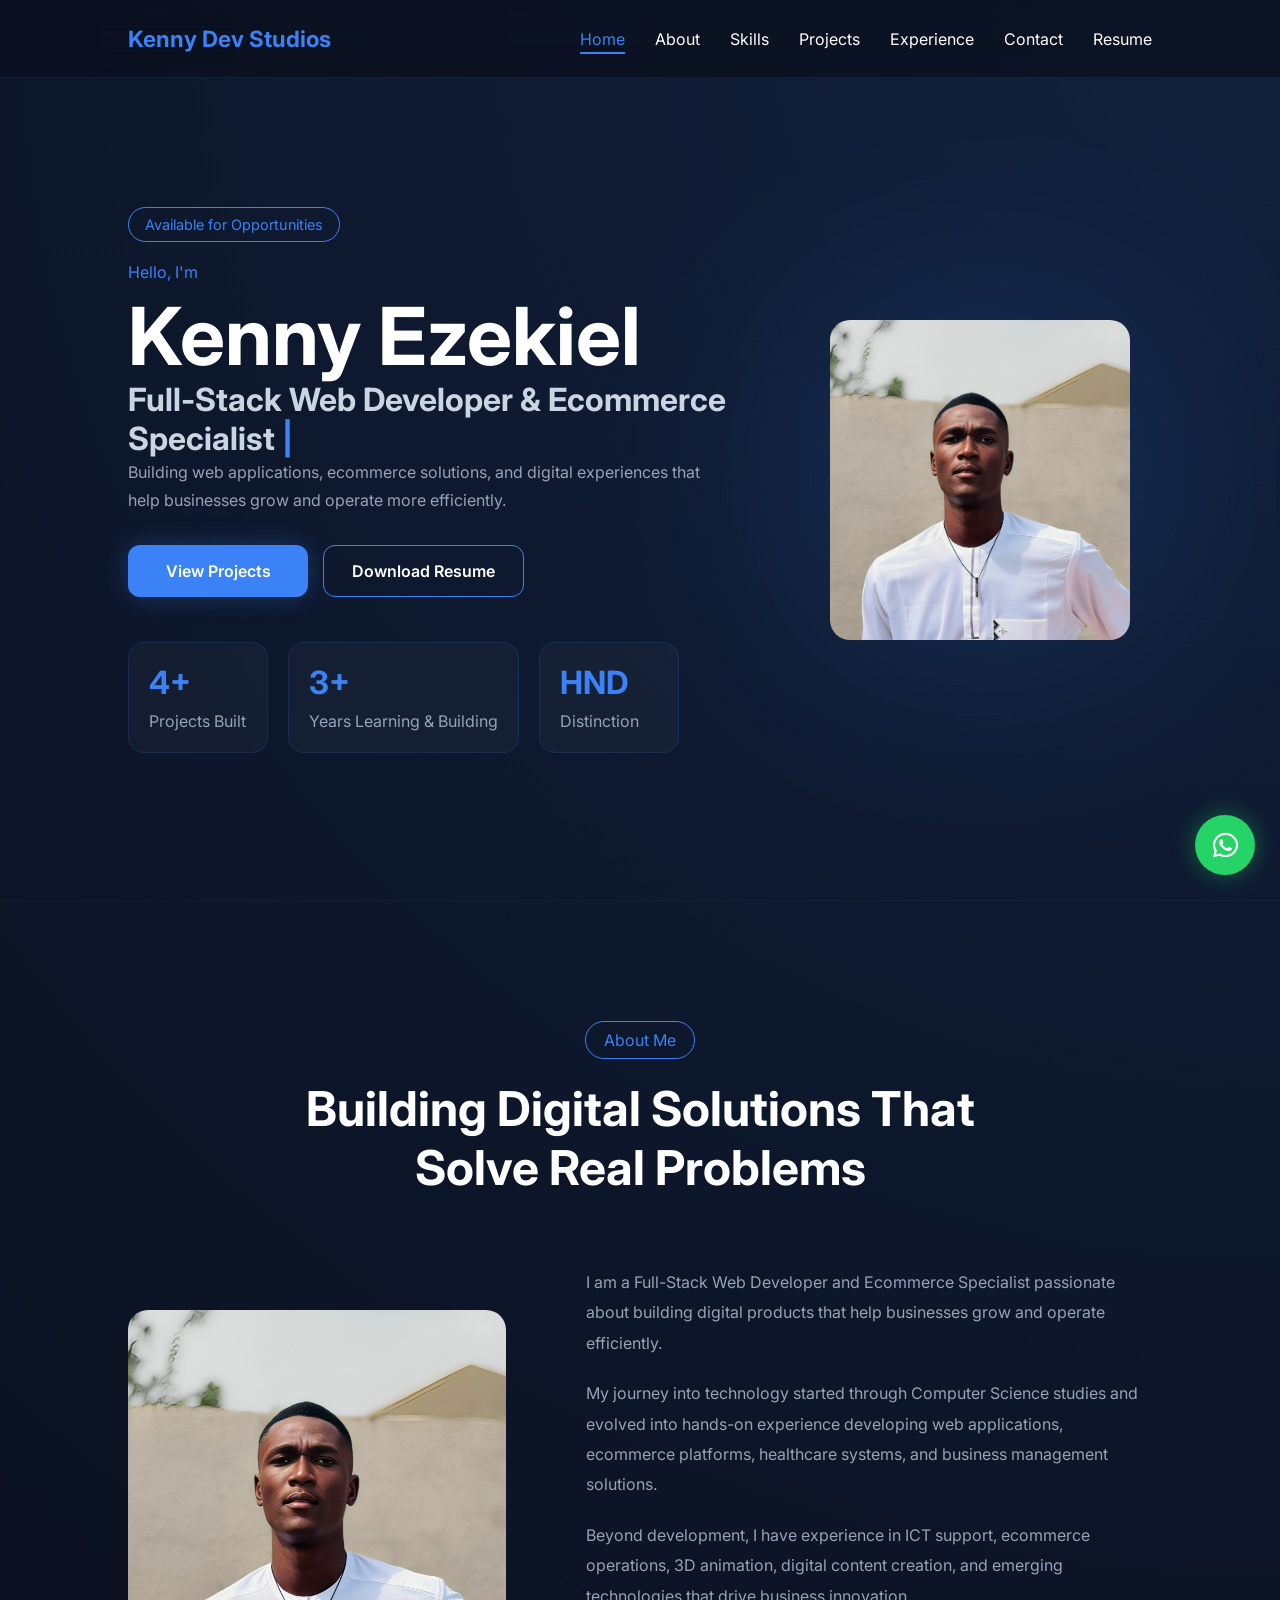
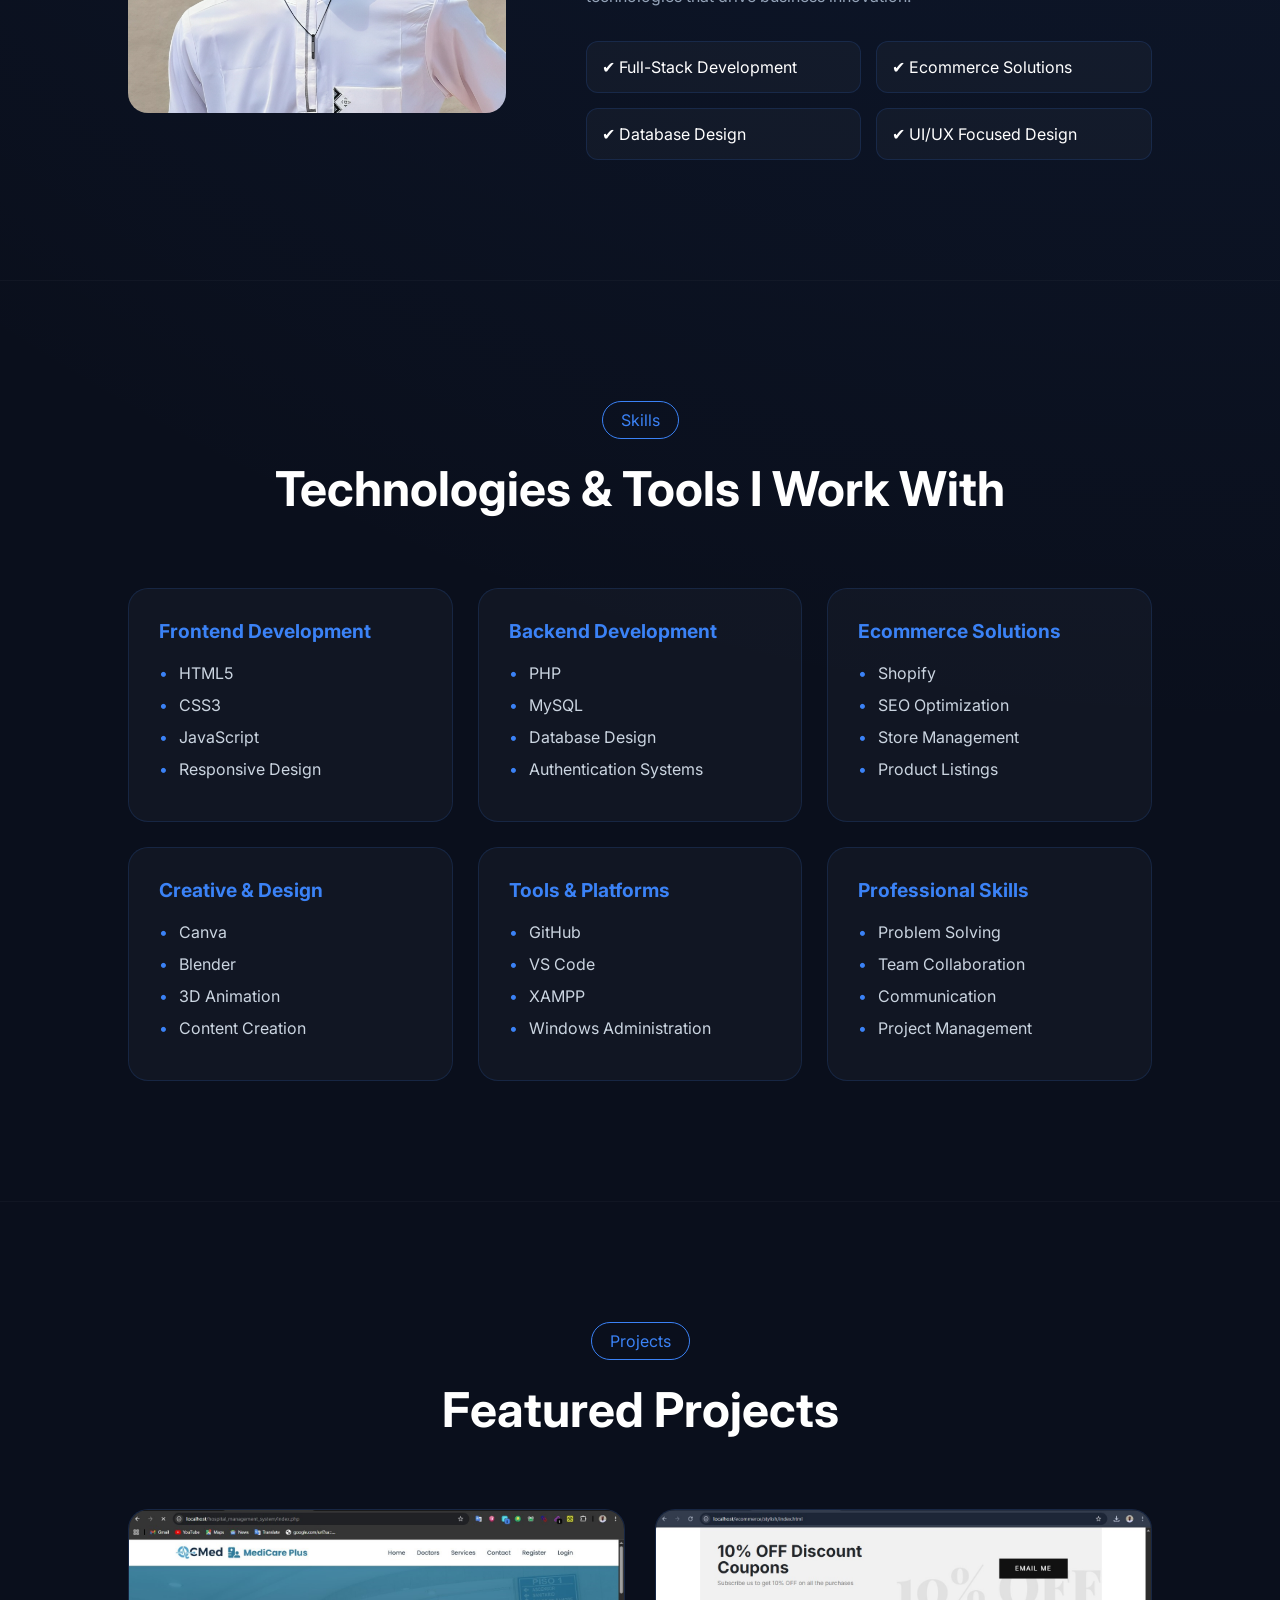
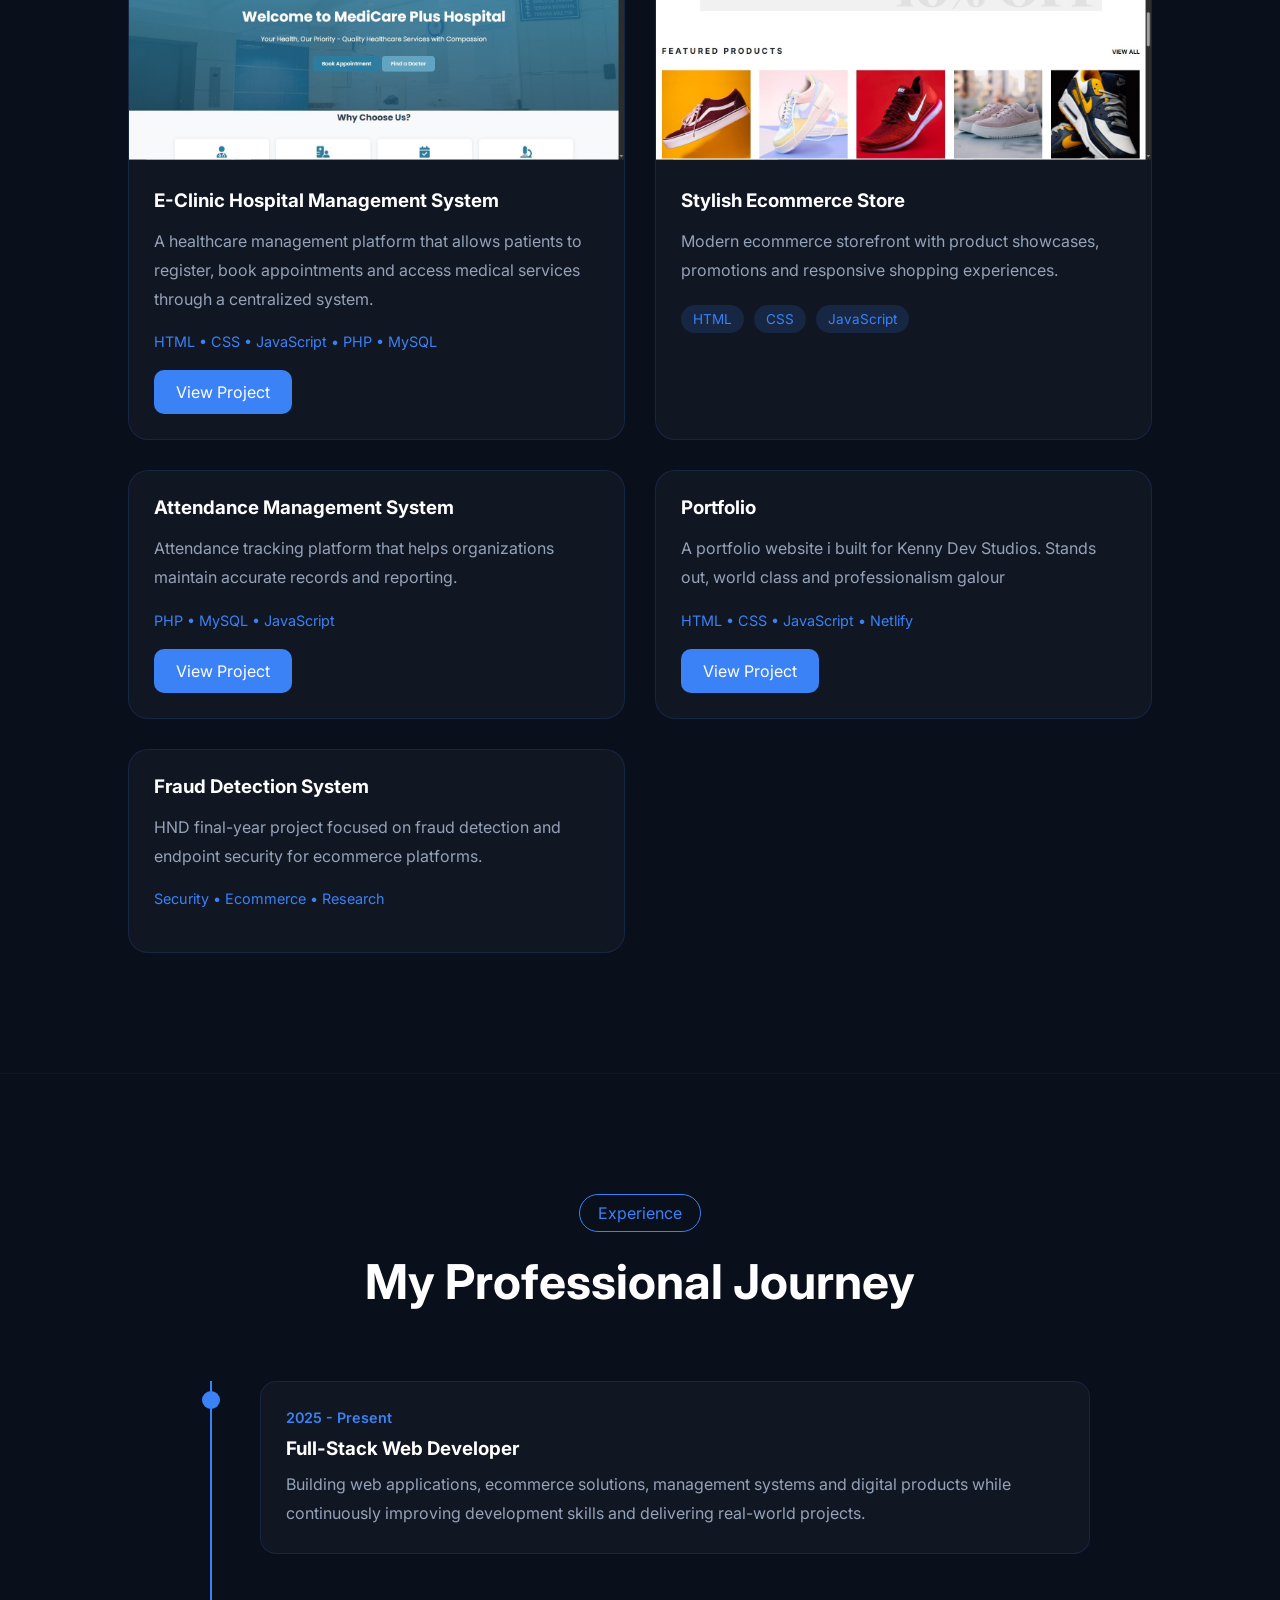
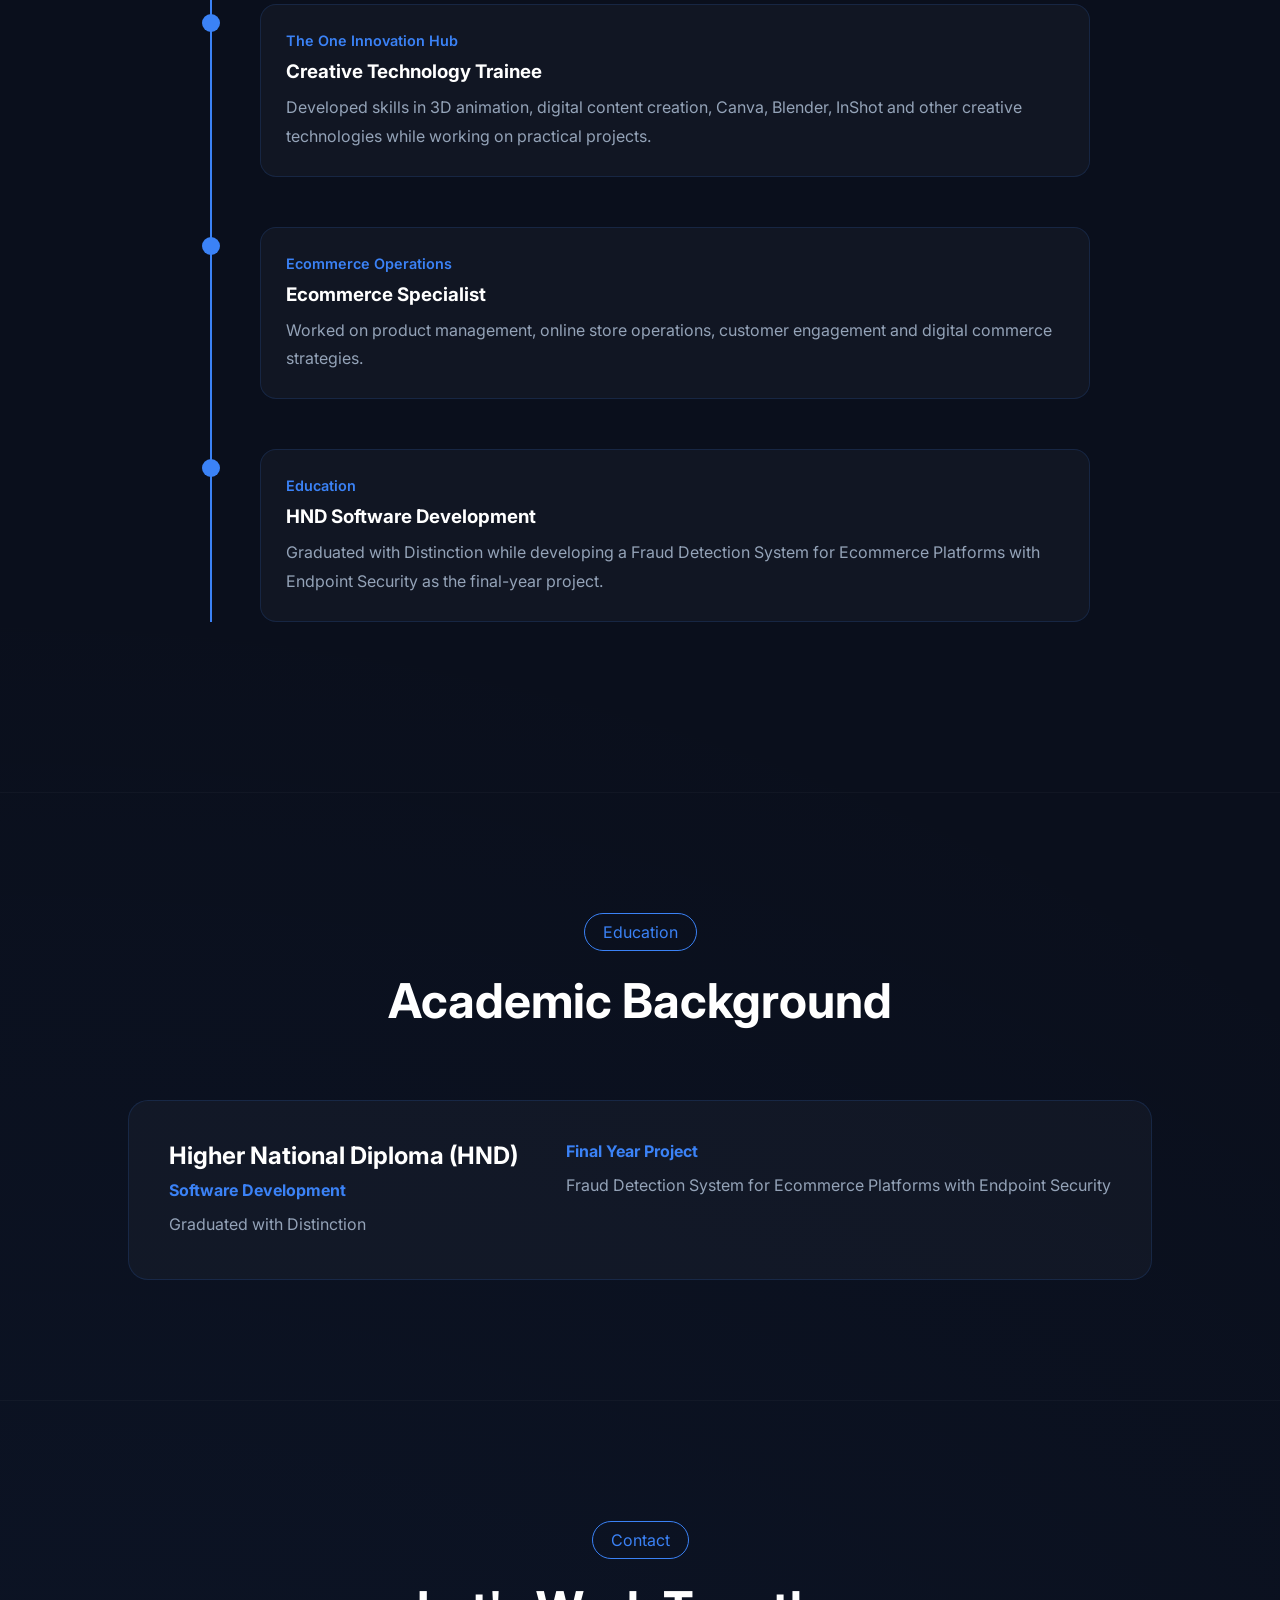
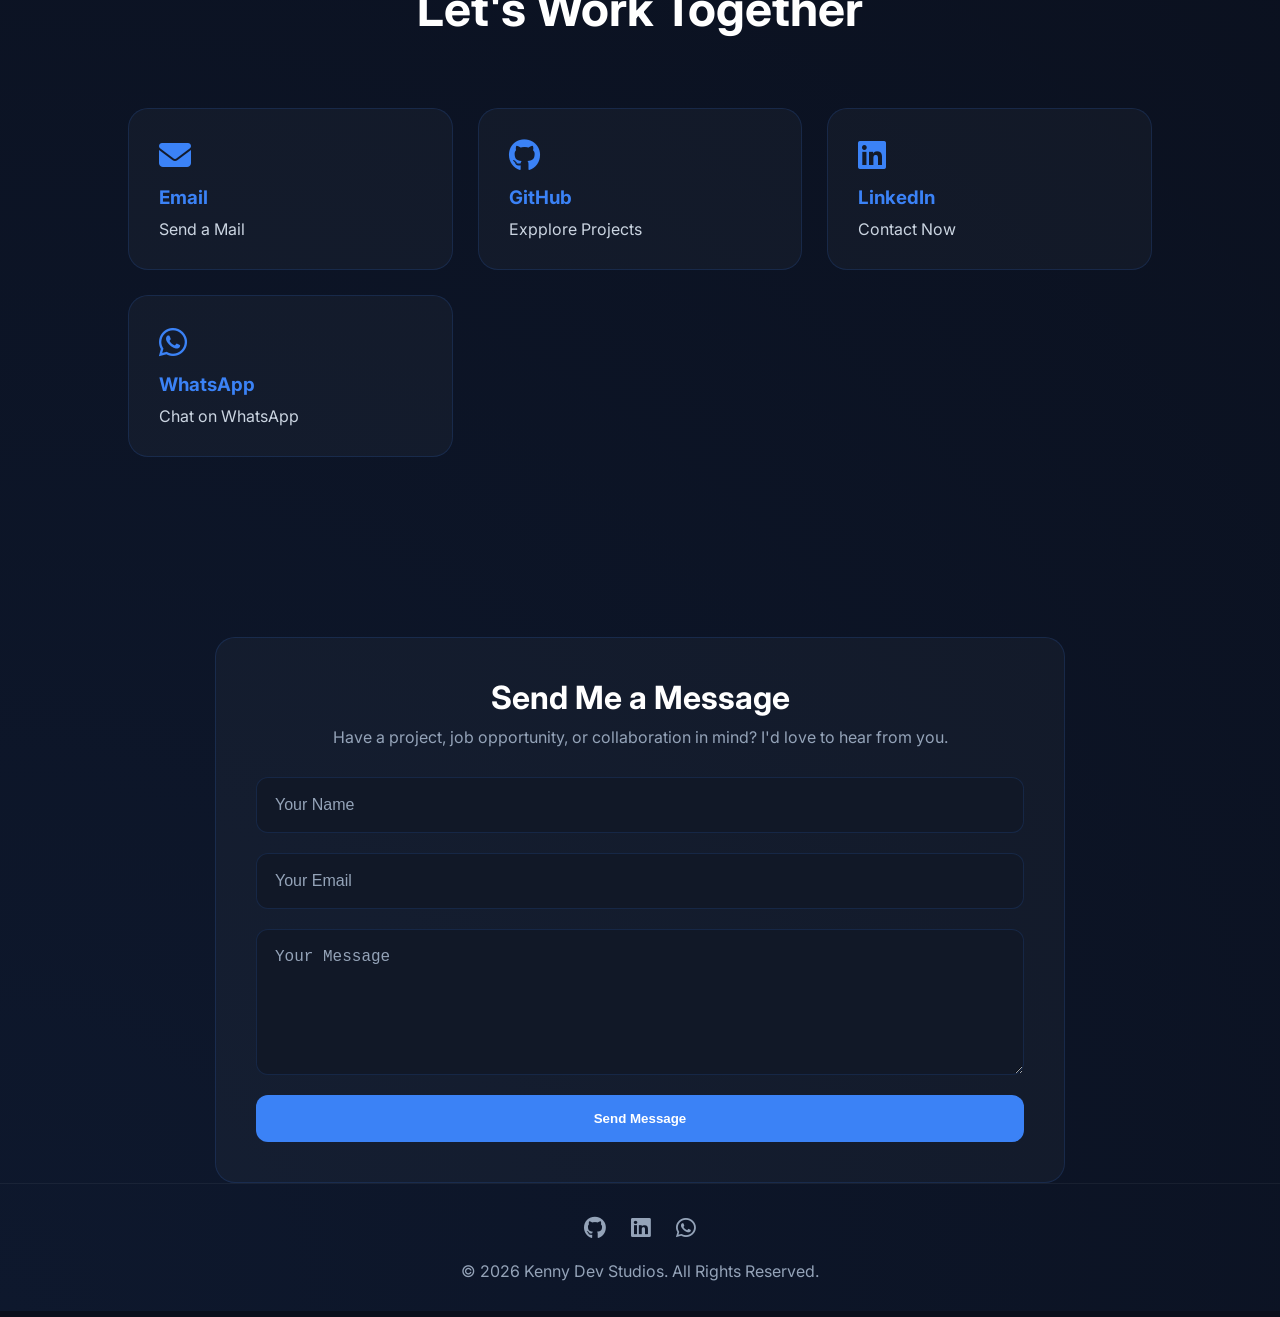
==== index.html @ b5731b18 "Updated mobile responsiveness and portfolio improvements" ====
<!DOCTYPE html>
<html lang="en">

<head>
    <meta charset="UTF-8">
    <meta name="viewport" content="width=device-width, initial-scale=1.0">
<meta name="author"
content="Kenny Ezekiel">

<meta name="keywords"
content="
Full Stack Developer,
PHP Developer,
Web Developer,
Ecommerce Specialist,
Software Developer,
Nigeria">

<meta property="og:title"
content="Kenny Ezekiel Portfolio">

<meta property="og:description"
content="Full-Stack Web Developer & Ecommerce Specialist">

<meta property="og:type"
content="website">
    <title>Kenny Ezekiel | Full-Stack Web Developer</title>

    <meta name="description"
        content="Full-Stack Web Developer and Ecommerce Specialist building web applications, ecommerce platforms and digital solutions.">

    <link rel="stylesheet" href="css/style.css">
    <link rel="stylesheet" href="https://cdnjs.cloudflare.com/ajax/libs/font-awesome/6.5.2/css/all.min.css">
    <link rel="preconnect" href="https://fonts.googleapis.com">
    <link href="https://fonts.googleapis.com/css2?family=Inter:wght@300;400;500;600;700&display=swap"
        rel="stylesheet">
</head>

<body>

    <!-- Navigation -->
    <header>
       <nav class="navbar">

    <div class="logo">
       Kenny Dev Studios
    </div>

    <div class="menu-toggle" id="menu-toggle">
        ☰
    </div>

    <ul class="nav-links" id="nav-links">
                <li><a href="#home">Home</a></li>
                <li><a href="#about">About</a></li>
                <li><a href="#skills">Skills</a></li>
                <li><a href="#projects">Projects</a></li>
                <li><a href="#experience">Experience</a></li>
                <li><a href="#contact">Contact</a></li>
                <li><a href="assets/resume/Kenny_Resume.pdf" target="_blank">Resume</a></li>
            </ul>
        </nav>
    </header>

    <!-- Hero -->
<section id="home" class="hero">
    <div class="hero-content">
        <!-- LEFT SIDE -->
        <div class="hero-text">
            <span class="availability">
                Available for Opportunities
            </span>
            <p class="greeting">
                Hello, I'm
            </p>
            <h1>Kenny Ezekiel</h1>
            
            <h2>
    <span id="typing-text">
        Full-Stack Web Developer &
        Ecommerce Specialist
    </span>
</h2>
          <p class="hero-description">
                Building web applications, ecommerce solutions,
                and digital experiences that help businesses grow
                and operate more efficiently.
            </p>
            <div class="hero-buttons">
                <a href="#projects" class="btn-primary">View Projects</a>
                <a href="assets/resume/Kenny_Dev_Studios_Resume.pdf" 
                class="btn-secondary"
                target="_blank">
                Download Resume 
            </a>
            </div>

<div class="hero-stats">

    <div class="stat-card">

       <h3>
    <span class="counter" data-target="4">0</span>+
        </h3>
        
        <p>Projects Built</p>
    </div>

    <div class="stat-card">

        <h3>
    <span class="counter" data-target="3">0</span>+
        </h3>
        
        <p>Years Learning & Building</p>
    </div>

    <div class="stat-card">
        <h3>HND</h3>
        <p>Distinction</p>
    </div>

        </div>
</div>
        <!-- RIGHT SIDE -->
        <div class="hero-image">
            <img src="assets/images/kenny.jpg"
                 alt="Kenny Ezekiel">
        </div>
    </div>
</section>
                                                <!-- THE ABOUT SECTION -->
<section id="about" class="about reveal">
    <div class="container">
        <div class="section-header">
            <span class="section-tag">
                About Me
            </span>

            <h2>
                Building Digital Solutions That Solve Real Problems
            </h2>

        </div>

        <div class="about-content">
            <div class="about-image">

                <img src="assets/images/kenny.jpg"
                     alt="Kenny Ezekiel">

            </div>
            <div class="about-text">

                <p>
                    I am a Full-Stack Web Developer and Ecommerce Specialist
                    passionate about building digital products that help
                    businesses grow and operate efficiently.
                </p>

                <p>
                    My journey into technology started through Computer
                    Science studies and evolved into hands-on experience
                    developing web applications, ecommerce platforms,
                    healthcare systems, and business management solutions.
                </p>

                <p>
                    Beyond development, I have experience in ICT support,
                    ecommerce operations, 3D animation, digital content
                    creation, and emerging technologies that drive business
                    innovation.
                </p>

                <div class="about-highlights">
                    <div class="highlight">
                        ✔ Full-Stack Development
                    </div>

                    <div class="highlight">
                        ✔ Ecommerce Solutions
                    </div>

                    <div class="highlight">
                        ✔ Database Design
                    </div>

                    <div class="highlight">
                        ✔ UI/UX Focused Design
                    </div>
                </div>
            </div>
        </div>
    </div>
</section>


                                                <!-- THE SKILLS SECTION -->


<section id="skills" class="skills reveal">
    <div class="container">
        <div class="section-header">

            <span class="section-tag">
                Skills
            </span>
            <h2>
                Technologies & Tools I Work With
            </h2>
        </div>
        <div class="skills-grid">
            <div class="skill-card">
                <h3>Frontend Development</h3>
                <ul>
                    <li>HTML5</li>
                    <li>CSS3</li>
                    <li>JavaScript</li>
                    <li>Responsive Design</li>
                </ul>
            </div>

            <div class="skill-card">
                <h3>Backend Development</h3>
                <ul>
                    <li>PHP</li>
                    <li>MySQL</li>
                    <li>Database Design</li>
                    <li>Authentication Systems</li>
                </ul>
            </div>

            <div class="skill-card">
                <h3>Ecommerce Solutions</h3>
                <ul>
                    <li>Shopify</li>
                    <li>SEO Optimization</li>
                    <li>Store Management</li>
                    <li>Product Listings</li>
                </ul>
            </div>

            <div class="skill-card">
                <h3>Creative & Design</h3>
                <ul>
                    <li>Canva</li>
                    <li>Blender</li>
                    <li>3D Animation</li>
                    <li>Content Creation</li>
                </ul>
            </div>

            <div class="skill-card">
                <h3>Tools & Platforms</h3>
                <ul>
                    <li>GitHub</li>
                    <li>VS Code</li>
                    <li>XAMPP</li>
                    <li>Windows Administration</li>
                </ul>
            </div>

            <div class="skill-card">
                <h3>Professional Skills</h3>
                <ul>
                    <li>Problem Solving</li>
                    <li>Team Collaboration</li>
                    <li>Communication</li>
                    <li>Project Management</li>
                </ul>
            </div>
        </div>
    </div>
</section>


                            <!-- THE PROJECT SECTION (SHOWING ALL OF THE PROJECTS I HAVE DONE) -->

<section id="projects" class="projects reveal">
    <div class="container">
        <div class="section-header">

            <span class="section-tag">
                Projects
            </span>

            <h2>
                Featured Projects
            </h2>
        </div>

        <div class="projects-grid">
            <div class="project-card">
                <img src="assets/images/eclinic.jpg" alt="E-Clinic">
                <div class="project-content">

                    <h3>E-Clinic Hospital Management System</h3>
                    <p>
                        A healthcare management platform that allows patients
                        to register, book appointments and access medical
                        services through a centralized system.
                    </p>

                    <div class="project-tech">
                        HTML • CSS • JavaScript • PHP • MySQL
                    </div>

                    <a href="https://github.com/kennydevstudios/eclinic"
                       target="_blank"
                       class="project-btn">
                       View Project
                    </a>
                </div>
            </div>

            <div class="project-card">
                <img src="assets/images/ecommerce.jpg" alt="Ecommerce Store">
                <div class="project-content">
                    <h3>Stylish Ecommerce Store</h3>
                    <p>
                        Modern ecommerce storefront with product showcases,
                        promotions and responsive shopping experiences.
                    </p>                        
                    <div class="project-tags">
                            <span>HTML</span>
                            <span>CSS</span>
                            <span>JavaScript</span>
                        </div>                
                    </div>
            </div>

            <div class="project-card">
                <div class="project-content">
                    <h3>Attendance Management System</h3>
                    <p>
                        Attendance tracking platform that helps organizations
                        maintain accurate records and reporting.
                    </p>
                    <div class="project-tech">
                        PHP • MySQL • JavaScript
                    </div>

                    <a href="https://github.com/kennydevstudios/attendance_management_system"
                       target="_blank"
                       class="project-btn">
                       View Project
                    </a>
                </div>
            </div>

            <div class="project-card">
                <div class="project-content">
                    <h3>Portfolio</h3>
                    <p>
                        A portfolio website i built for Kenny Dev Studios. 
                        Stands out, world class and professionalism galour
                    </p>
                    <div class="project-tech">
                        HTML • CSS • JavaScript • Netlify
                    </div>

                    <a href="https://github.com/kennydevstudios/attendance_management_system"
                       target="_blank"
                       class="project-btn">
                       View Project
                    </a>
                </div>
            </div>

            <div class="project-card">
                <div class="project-content">
                    <h3>Fraud Detection System</h3>
                    <p>
                        HND final-year project focused on fraud detection
                        and endpoint security for ecommerce platforms.
                    </p>
                    <div class="project-tech">
                        Security • Ecommerce • Research
                    </div>
                </div>
            </div>
        </div>
    </div>
</section>                           <!-- THE EXPERIENCE SECTION -->

<section id="experience" class="experience reveal">
    <div class="container">
        <div class="section-header">

            <span class="section-tag">
                Experience
            </span>

            <h2>
                My Professional Journey
            </h2>
        </div>

        <div class="timeline">
            <div class="timeline-item">
                <div class="timeline-content">
                    <span class="timeline-year">
                        2025 - Present
                    </span>

                    <h3>Full-Stack Web Developer</h3>
                    <p>
                        Building web applications, ecommerce solutions,
                        management systems and digital products while
                        continuously improving development skills and
                        delivering real-world projects.
                    </p>
                </div>
            </div>

            <div class="timeline-item">
                <div class="timeline-content">
                    <span class="timeline-year">
                        The One Innovation Hub
                    </span>
                    <h3>Creative Technology Trainee</h3>
                    <p>
                        Developed skills in 3D animation, digital content
                        creation, Canva, Blender, InShot and other creative
                        technologies while working on practical projects.
                    </p>
                </div>
            </div>

            <div class="timeline-item">
                <div class="timeline-content">
                    <span class="timeline-year">
                        Ecommerce Operations
                    </span>

                    <h3>Ecommerce Specialist</h3>
                    <p>
                        Worked on product management, online store operations,
                        customer engagement and digital commerce strategies.
                    </p>
                </div>
            </div>

            <div class="timeline-item">
                <div class="timeline-content">
                    <span class="timeline-year">
                        Education
                    </span>

                    <h3>HND Software Development</h3>

                    <p>
                        Graduated with Distinction while developing a Fraud
                        Detection System for Ecommerce Platforms with Endpoint
                        Security as the final-year project.
                    </p>
                </div>
            </div>
        </div>
    </div>
</section>
                           <!-- EDUCATION SECTION -->
<section id="education" class="education reveal">
   <div class="container">
        <div class="section-header">

            <span class="section-tag">
                Education
            </span>
            <h2>
                Academic Background
            </h2>
        </div>

        <div class="education-card">
            <div class="education-left">
                <h3>
                    Higher National Diploma (HND)
                </h3>
                <h4>
                    Software Development
                </h4>
                <p>
                    Graduated with Distinction
                </p>
            </div>

            <div class="education-right">
                <h4>
                    Final Year Project
                </h4>
                <p>
                    Fraud Detection System for Ecommerce Platforms
                    with Endpoint Security
                </p>
            </div>
        </div>
    </div>
</section>
                    <!-- CONTACT INFORMATION -->
<section id="contact" class="contact reveal">

    <div class="container">

        <div class="section-header">

            <span class="section-tag">
                Contact
            </span>

            <h2>
                Let's Work Together
            </h2>

        </div>

        <div class="contact-card">

        <div class="contact-item">
            <i class="fas fa-envelope"></i>
            <h3>Email</h3>
    <a href="mailto:mail.kennydevstudios@gmail.com">
        Send a Mail
    </a>
        </div>

<div class="contact-item">

    <i class="fab fa-github"></i>

    <h3>GitHub</h3>

    <a href="https://github.com/kennydevstudios"
       target="_blank">
       Expplore Projects
    </a>

</div>

<div class="contact-item">

    <i class="fab fa-linkedin"></i>

    <h3>LinkedIn</h3>

    <a href="https://linkedin.com/in/kennydevstudios"
       target="_blank">
        Contact Now
    </a>

</div>
<div class="contact-item">

    <i class="fab fa-whatsapp"></i>

    <h3>WhatsApp</h3>

    <a href="https://wa.me/2349158883124"
       target="_blank">
       Chat on WhatsApp
    </a>

</div>
        </div>
    </div>
</section>

<div class="contact-form-container">

<h3 class="form-title">
    Send Me a Message
</h3>

<p class="form-subtitle">
    Have a project, job opportunity, or collaboration in mind? I'd love to hear from you.
</p>

  <form
    action="https://formspree.io/f/xzdqdgpv"
    method="POST">

    <input
        type="text"
        name="name"
        placeholder="Your Name"
        required>

    <input
        type="email"
        name="email"
        placeholder="Your Email"
        required>

    <textarea
        name="message"
        rows="6"
        placeholder="Your Message"
        required></textarea>

    <button type="submit">
        Send Message
    </button>

</form>

</div>
    <script src="js/script.js">
    </script>

<footer class="footer">
    <div class="footer-socials">
        <a href="https://github.com/kennydevstudios"
           target="_blank">
           <i class="fab fa-github"></i>
        </a>
        <a href="https://linkedin.com/in/kennydevstudios"
           target="_blank">
           <i class="fab fa-linkedin"></i>
        </a>
        <a href="https://wa.me/2349158883124"
           target="_blank">
           <i class="fab fa-whatsapp"></i>
        </a>
    </div>
    <p>
        © 2026 Kenny Dev Studios. All Rights Reserved.
    </p>
</footer>

<a href="https://wa.me/2349158883124"
   class="whatsapp-float"
   target="_blank">
   <i class="fab fa-whatsapp"></i>
</a>

<button id="scrollTopBtn">
    <i class="fas fa-arrow-up"></i>
</button>

</body>
</html>
---- css/style.css ----
*{
    margin:0;
    padding:0;
    box-sizing:border-box;
}

html{
    scroll-behavior:smooth;
}

body{
    font-family:'Inter',sans-serif;
    background:#0A0F1C;
    background-image:
    radial-gradient(
    circle at top right,
    rgba(59,130,246,.15),
    transparent 30%),
    radial-gradient(
    circle at bottom left,
    rgba(59,130,246,.08),
    transparent 30%);
    color:white;
}
.navbar{
    display:flex;
    justify-content:space-between;
    align-items:center;
    padding:25px 10%;
    position:fixed;
    width:100%;
    background:rgba(10,15,28,.7);
    backdrop-filter:blur(20px);
    border-bottom:1px solid rgba(255,255,255,.05);
    z-index:1000;
}
.nav-links{
    display:flex;
    flex-wrap:wrap;
    justify-content:center;
}
.nav-links a.active{
    color:#3B82F6;
}
.nav-links a{
    position:relative;
}
.nav-links a::after{
    content:'';
    position:absolute;
    left:0;
    bottom:-5px;
    width:0;
    height:2px;
    background:#3B82F6;
    transition:.3s ease;
}

.nav-links a:hover::after,
.nav-links a.active::after{
    width:100%;
}

.logo{
    font-size:1.5rem;
    font-weight:700;
    color:#3B82F6;
}
.logo{
    font-size:1.4rem;
    font-weight:700;
    color:#3B82F6;
}
.logo span{
    color:#3B82F6;
}

.nav-links{
    display:flex;
    list-style:none;
    gap:30px;
}

.nav-links a{
    text-decoration:none;
    color:white;
}
#typing-text::after{
    content:'|';
    color:#3B82F6;
    animation:blink .7s infinite;
}

@keyframes blink{
    50%{
        opacity:0;
    }
}
.hero{
    min-height:100vh;
    display:flex;
    align-items:center;
    padding:140px 10% 80px;
}
.hero-content{
    display:flex;
    justify-content:space-between;
    align-items:center;
    gap:80px;
    width:100%;
}
.hero-text{
    flex:1.4;
}

.greeting{
    color:#3B82F6;
    margin-bottom:10px;
}

.hero h1{
    font-size:5rem;
    line-height:1.1;
    max-width: 700px;
    white-space: nowrap;
}
.hero h2{
    font-size:2rem;
    color:#cbd5e1;
    max-width: 700px}

.hero-description{
    max-width:650px;
    line-height:1.8;
    color:#94a3b8;
}

.hero-buttons{
    margin-top:30px;
    display:flex;
    gap:15px;
    margin-bottom:45px;
}
.reveal{
    opacity:0;
    transform:translateY(40px);
    transition:all .8s ease;
}

.reveal.active{
    opacity:1;
    transform:translateY(0);
}
.availability{
    display:inline-block;
    padding:8px 16px;
    border:1px solid #3B82F6;
    border-radius:30px;
    color:#3B82F6;
    margin-bottom:20px;
    font-size:.9rem;
}
.hero-stats{
    display:flex;
    gap:20px;
    margin-top:40px;
    flex-wrap:wrap;
}
.stat-card{
    background:rgba(255,255,255,.03);
    border:1px solid rgba(59,130,246,.15);
    border-radius:16px;
    padding:20px;
    min-width:140px;
    transition:.3s ease;

    animation:fadeUp .8s ease forwards;
}

.stat-card:nth-child(2){
    animation-delay:.2s;
}

.stat-card:nth-child(3){
    animation-delay:.4s;
}

@keyframes fadeUp{

    from{
        opacity:0;
        transform:translateY(20px);
    }

    to{
        opacity:1;
        transform:translateY(0);
    }

}
.stat-card:hover{
    transform:translateY(-5px);
    border-color:#3B82F6;
}

.stat-card h3{
    color:#3B82F6;
    font-size:2rem;
    margin-bottom:8px;
}

.stat-card p{
    color:#94A3B8;
    line-height:1.4;
}

.hero-stats h3{
    color:#3B82F6;
    font-size:2rem;
}

.hero-stats p{
    color:#94A3B8;
}
.btn-primary,
.btn-secondary{
    display:inline-flex;
    align-items:center;
    justify-content:center;
    height:52px;
    min-width:180px;
    padding:0 28px;
    border-radius:12px;
    text-decoration:none;
    font-weight:600;
    transition:.3s ease;
}
.btn-primary:hover,
.btn-secondary:hover{
    transform:translateY(-3px);
}
.btn-primary{
    background:#3B82F6;
    color:#fff;
    box-shadow:0 0 25px rgba(59,130,246,.3);
}

.btn-primary:hover{
    transform:translateY(-3px);
}

.btn-secondary{
    border:1px solid #3B82F6;
    color:#fff;
}

.btn-secondary:hover{
    background:#3B82F6;
}
.hero-image img{
    width:300px;
    border-radius:20px;
}
.hero-image{
    flex:0.8;
    display:flex;
    justify-content:center;
    margin-top: 0.2px;
}
.hero-image{
    position:relative;
}

.hero-image::before{
    content:'';
    position:absolute;
    width:300px;
    height:300px;
    background:#3B82F6;
    filter:blur(120px);
    opacity:.25;
    z-index:-1;
    top:50%;
    left:50%;
    transform:translate(-50%,-50%);
}

                /*ABOUT STYLE*/


.about{
    padding:120px 10%;
}

.container{
    max-width:1200px;
    margin:auto;
}

.section-header{
    text-align:center;
    margin-bottom:70px;
}

.section-tag{
    display:inline-block;
    padding:8px 18px;
    border:1px solid #3B82F6;
    border-radius:30px;
    color:#3B82F6;
    margin-bottom:20px;
}

.section-header h2{
    font-size:3rem;
    max-width:800px;
    margin:auto;
}

.about-content{
    display:flex;
    align-items:center;
    gap:80px;
}

.about-image{
    flex:1;
}
.about-image img{
    width:100%;
    max-width:400px;
    border-radius:20px;
}

.about-text{
    flex:1.5;
}

.about-text p{
    color:#94A3B8;
    line-height:1.9;
    margin-bottom:20px;
}

.about-highlights{
    display:grid;
    grid-template-columns:repeat(2,1fr);
    gap:15px;
    margin-top:30px;
}

.highlight{
    background:rgba(255,255,255,.03);
    border:1px solid rgba(59,130,246,.15);
    padding:15px;
    border-radius:12px;
    transition:.3s ease;
}

.highlight:hover{
    transform:translateY(-4px);
    border-color:#3B82F6;
}

                        /*SKILLS*/
.skills{
    padding:120px 10%;
}

.skills-grid{
    display:grid;
    grid-template-columns:
    repeat(auto-fit, minmax(280px, 1fr));
    gap:25px;
}

.skill-card{
    background:rgba(255,255,255,.03);
    border:1px solid rgba(59,130,246,.15);
    border-radius:20px;
    padding:30px;
    transition:.3s ease;
}

.skill-card:hover{
    transform:translateY(-8px);
    border-color:#3B82F6;
}

.skill-card h3{
    color:#3B82F6;
    margin-bottom:20px;
    font-size:1.2rem;
}

.skill-card ul{
    list-style:none;
}

.skill-card li{
    color:#CBD5E1;
    margin-bottom:12px;
    position:relative;
    padding-left:20px;
}

.skill-card li::before{
    content:"•";
    color:#3B82F6;
    position:absolute;
    left:0;
}
                        /*PROJECTS SECTIONS*/
.projects{
    padding:120px 10%;
}

.projects-grid{
    display:grid;
    grid-template-columns:repeat(auto-fit,minmax(350px,1fr));
    gap:30px;
}
.project-card:hover img{
    transform:scale(1.05);
}
.project-card{
    background:rgba(255,255,255,.03);
    border:1px solid rgba(59,130,246,.15);
    border-radius:20px;
    overflow:hidden;
    transition:.3s ease;
}

.project-card:hover{
    transform:
    translateY(-12px)
    scale(1.02);
    box-shadow:
    0 20px 40px
    rgba(59,130,246,.15);
}

.project-card img{
    width:100%;
    height:250px;
    object-fit:cover;
    transition: 0.5s ease;
}

.project-content{
    padding:25px;
}

.project-content h3{
    margin-bottom:15px;
    color:white;
}

.project-content p{
    color:#94A3B8;
    line-height:1.8;
    margin-bottom:20px;
}

.project-tech{
    color:#3B82F6;
    font-size:.9rem;
    margin-bottom:20px;
}

.project-btn{
    display:inline-block;
    padding:12px 22px;
    border-radius:10px;
    background:#3B82F6;
    color:white;
    text-decoration:none;
}
.project-tags{
    display:flex;
    flex-wrap:wrap;
    gap:10px;
    margin-bottom:20px;
}

.project-tags span{
    background:rgba(59,130,246,.15);
    color:#3B82F6;
    padding:6px 12px;
    border-radius:20px;
    font-size:.85rem;
}

                /*EXPEREINCE*/
.experience{
    padding:120px 10%;
}

.timeline{
    position:relative;
    max-width:900px;
    margin:auto;
}

.timeline::before{
    content:'';
    position:absolute;
    left:20px;
    top:0;
    width:2px;
    height:100%;
    background:#3B82F6;
}

.timeline-item{
    position:relative;
    padding-left:70px;
    margin-bottom:50px;
}

.timeline-item::before{
    content:'';
    position:absolute;
    left:12px;
    top:10px;
    width:18px;
    height:18px;
    border-radius:50%;
    background:#3B82F6;
}

.timeline-content{
    background:rgba(255,255,255,.03);
    border:1px solid rgba(59,130,246,.15);
    border-radius:16px;
    padding:25px;
}

.timeline-year{
    color:#3B82F6;
    font-size:.9rem;
    font-weight:600;
}

.timeline-content h3{
    margin:10px 0;
}

.timeline-content p{
    color:#94A3B8;
    line-height:1.8;
}

                            /*EDUCATION SECTION*/
.education{
    padding:120px 10%;
}

.education-card{
    display:flex;
    justify-content:space-between;
    gap:40px;

    background:rgba(255,255,255,.03);

    border:1px solid rgba(59,130,246,.15);

    border-radius:20px;

    padding:40px;
}

.education-left h3{
    font-size:1.5rem;
    margin-bottom:10px;
}

.education-left h4{
    color:#3B82F6;
    margin-bottom:10px;
}

.education-right h4{
    color:#3B82F6;
    margin-bottom:10px;
}

.education-right p,
.education-left p{
    color:#94A3B8;
    line-height:1.8;
}

/* CONTACT INFORMATION */

.contact{
    padding:120px 10%;
}

.contact-card{
    display:grid;
    grid-template-columns:
    repeat(auto-fit,minmax(250px,1fr));
    gap:25px;
}

.contact-item{
    background:rgba(255,255,255,.03);
    border:1px solid rgba(59,130,246,.15);
    border-radius:20px;
    padding:30px;
    transition:.3s ease;
}

.contact-item:hover{
    transform:translateY(-6px);
    border-color:#3B82F6;
}

.contact-item h3{
    color:#3B82F6;
    margin-bottom:10px;
}

.contact-item a{
    text-decoration:none;
    color:#CBD5E1;
}

.contact-form-container{
    margin-top:60px;
    background:rgba(255,255,255,.03);
    border:1px solid rgba(59,130,246,.15);
    border-radius:20px;
    padding:40px;
    max-width:850px;
    margin-left:auto;
    margin-right:auto;
}

.contact-form-container form{
    display:flex;
    flex-direction:column;
    gap:20px;
}

.contact-form-container input,
.contact-form-container textarea{
    width:100%;
    background:#111827;
    border:1px solid rgba(59,130,246,.15);
    border-radius:12px;
    padding:18px;
    color:white;
    font-size:1rem;
    transition:.3s ease;
}

.contact-form-container input::placeholder,
.contact-form-container textarea::placeholder{

    color:#94A3B8;
}

.contact-form-container input:focus,
.contact-form-container textarea:focus{
    border-color:#3B82F6;
    box-shadow:0 0 10px rgba(59,130,246,.2);
    outline:none;
}

.contact-form-container button{
    background:#3B82F6;
    color:white;
    border:none;
    padding:16px 24px;
    border-radius:12px;
    font-weight:600;
    cursor:pointer;
    transition:.3s ease;
}

.contact-form-container button:hover{
    transform:translateY(-3px);
    box-shadow:0 10px 25px rgba(59,130,246,.3);
}

.form-title{
    text-align:center;
    font-size:2rem;
    margin-bottom:10px;
}

.form-subtitle{
    text-align:center;
    color:#94A3B8;
    margin-bottom:30px;
}

.footer{
    text-align:center;
    padding:30px;
    border-top:
    1px solid rgba(255,255,255,.05);
    color:#94A3B8;
}
.footer-socials{
    display:flex;
    justify-content:center;
    gap:25px;
    margin-bottom:20px;
}

.footer-socials a{
    color:#94A3B8;
    font-size:1.4rem;
    transition:.3s ease;
}

.footer-socials a:hover{
    color:#3B82F6;

}
.contact-item i{
    font-size:2rem;
    color:#3B82F6;
    margin-bottom:15px;
}


/*MOBILE RESPONSIVENESS*/
/* =========================
   TABLETS
========================= */

@media (max-width: 992px){

    .hero-content,
    .about-content{
        flex-direction:column;
        text-align:center;
    }

    .hero-text{
        order:2;
    }

    .hero-image{
        order:1;
        margin-top:0;
    }

    .hero-buttons{
        justify-content:center;
    }

    .hero-stats{
        justify-content:center;
    }

    .about-highlights{
        grid-template-columns:1fr;
    }

    .education-card{
        flex-direction:column;
    }

}

/* =========================
   MOBILE PHONES
========================= */

@media (max-width: 768px){

    .navbar{
        padding:20px 5%;
    }

    .nav-links{
        gap:15px;
    }

    .hero{
        padding:120px 5% 80px;
    }

    .about,
    .skills,
    .projects,
    .experience,
    .education,
    .contact{
        padding:90px 5%;
    }

    .hero h1{
        font-size:3rem;
        white-space:normal;
    }

    .hero h2{
        font-size:1.5rem;
    }

    .section-header h2{
        font-size:2rem;
    }

    .hero-image img{
        width:250px;
    }

    .projects-grid{
        grid-template-columns:1fr;
    }

    .skills-grid{
        grid-template-columns:1fr;
    }

    .contact-card{
        grid-template-columns:1fr;
    }

}

/* =========================
   SMALL PHONES
========================= */

@media (max-width: 480px){

    .logo{
        font-size:1rem;
    }

    .hero h1{
        font-size:2.4rem;
    }

    .hero h2{
        font-size:1.2rem;
    }

    .hero-buttons{
        flex-direction:column;
    }

    .btn-primary,
    .btn-secondary{
        width:100%;
    }

    .hero-image img{
        width:220px;
    }

}
.whatsapp-float{
    position:fixed;
    right:25px;
    bottom:25px;
    width:60px;
    height:60px;
    border-radius:50%;
    background:#25D366;
    display:flex;
    align-items:center;
    justify-content:center;
    text-decoration:none;
    color:white;
    font-size:1.8rem;
    z-index:1000;
    box-shadow:0 0 25px rgba(37,211,102,.4);
    transition:.3s ease;
}
.whatsapp-float:hover{
    transform:translateY(-5px) scale(1.1);
}
#scrollTopBtn{
    position:fixed;
    bottom:100px;
    right:25px;
    width:55px;
    height:55px;
    border:none;
    border-radius:50%;
    background:#3B82F6;
    color:white;
    cursor:pointer;
    font-size:1.2rem;
    display:none;
    z-index:1000;
    transition:.3s ease;
}

#scrollTopBtn:hover{
    transform:translateY(-5px);
}

.about,
.skills,
.projects,
.experience,
.education,
.contact{
    border-top:
    1px solid rgba(255,255,255,.03);
}
@media (max-width:768px){

    .navbar{
        padding:15px 5%;
        flex-direction:column;
        gap:12px;
    }

    .logo{
        font-size:1.1rem;
        justify-content:center;
        width:100%;
    }

    .logo-box{
        width:32px;
        height:32px;
        font-size:.8rem;
    }

    .nav-links{
        display:flex;
        flex-wrap:wrap;
        justify-content:center;
        gap:10px;
    }

    .nav-links a{
        font-size:.9rem;
    }

}


/* HAMBURGER MENU */

.menu-toggle{
    display:none;
    font-size:2rem;
    cursor:pointer;
    color:white;
}

/* MOBILE */

@media (max-width:768px){

    .navbar{
        flex-direction:row;
        justify-content:space-between;
        padding:15px 5%;
    }

    .logo{
        font-size:1rem;
    }

    .logo-box{
        width:32px;
        height:32px;
        font-size:.8rem;
    }

    .menu-toggle{
        display:block;
    }

    .nav-links{
        position:absolute;
        top:75px;
        left:0;
        width:100%;
        background:#0A0F1C;
        flex-direction:column;
        gap:20px;
        padding:20px;
        display:none;
        border-top:1px solid rgba(255,255,255,.05);
    }

    .nav-links.active{
        display:flex;
    }
}
@media (max-width:768px){

    .logo{
        font-size:1rem;
    }

}
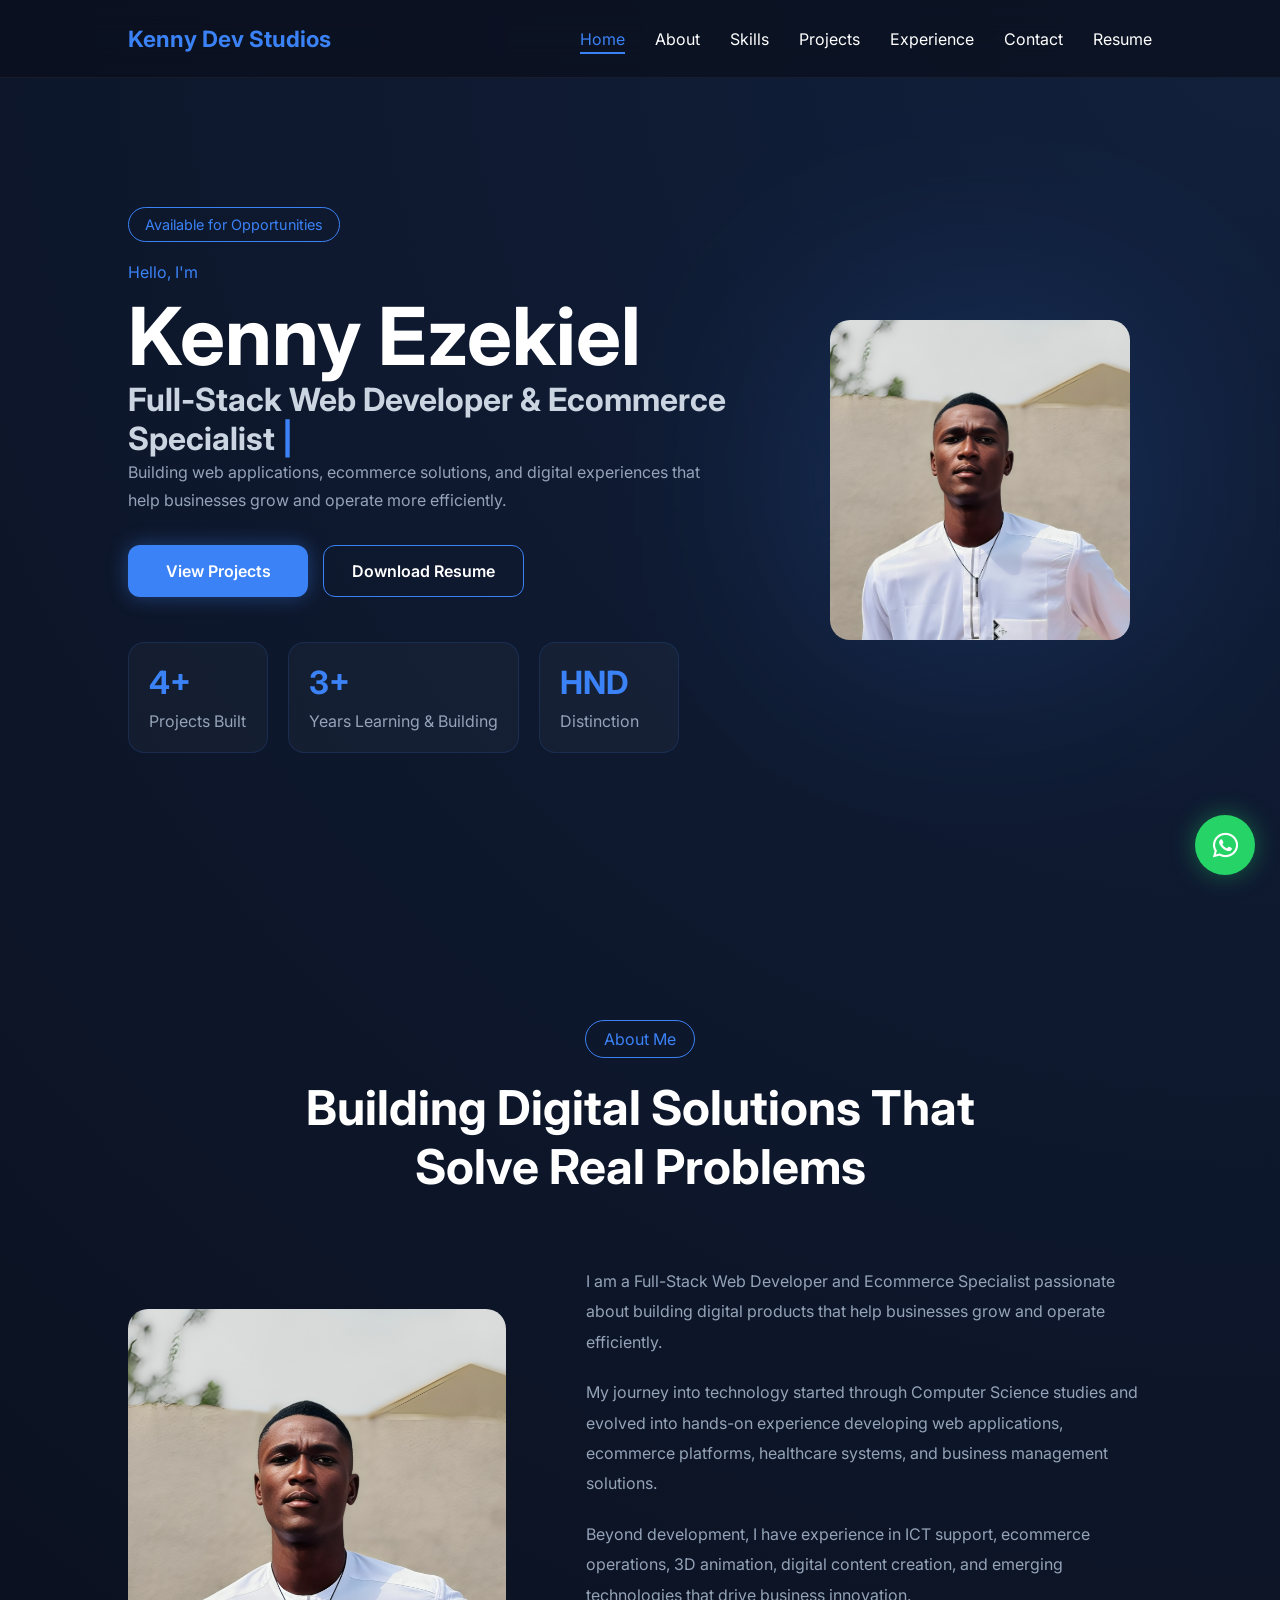
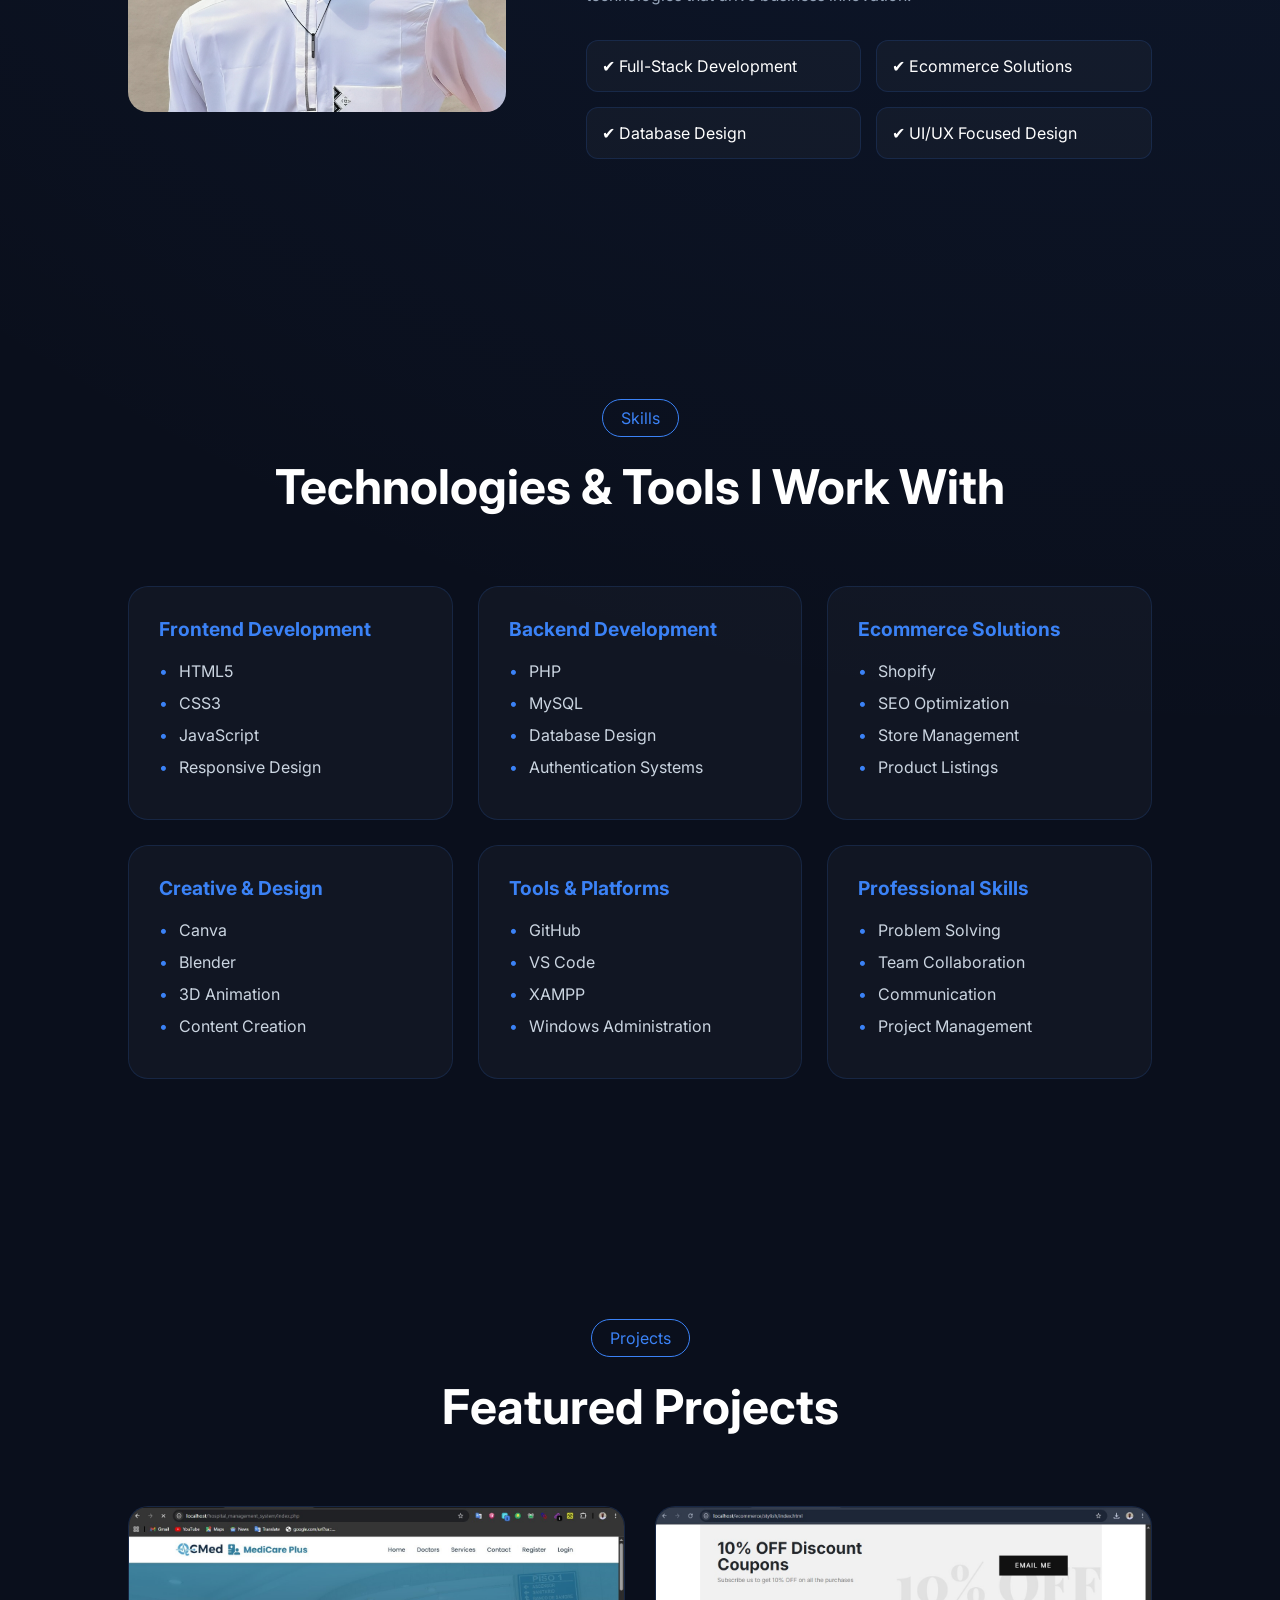
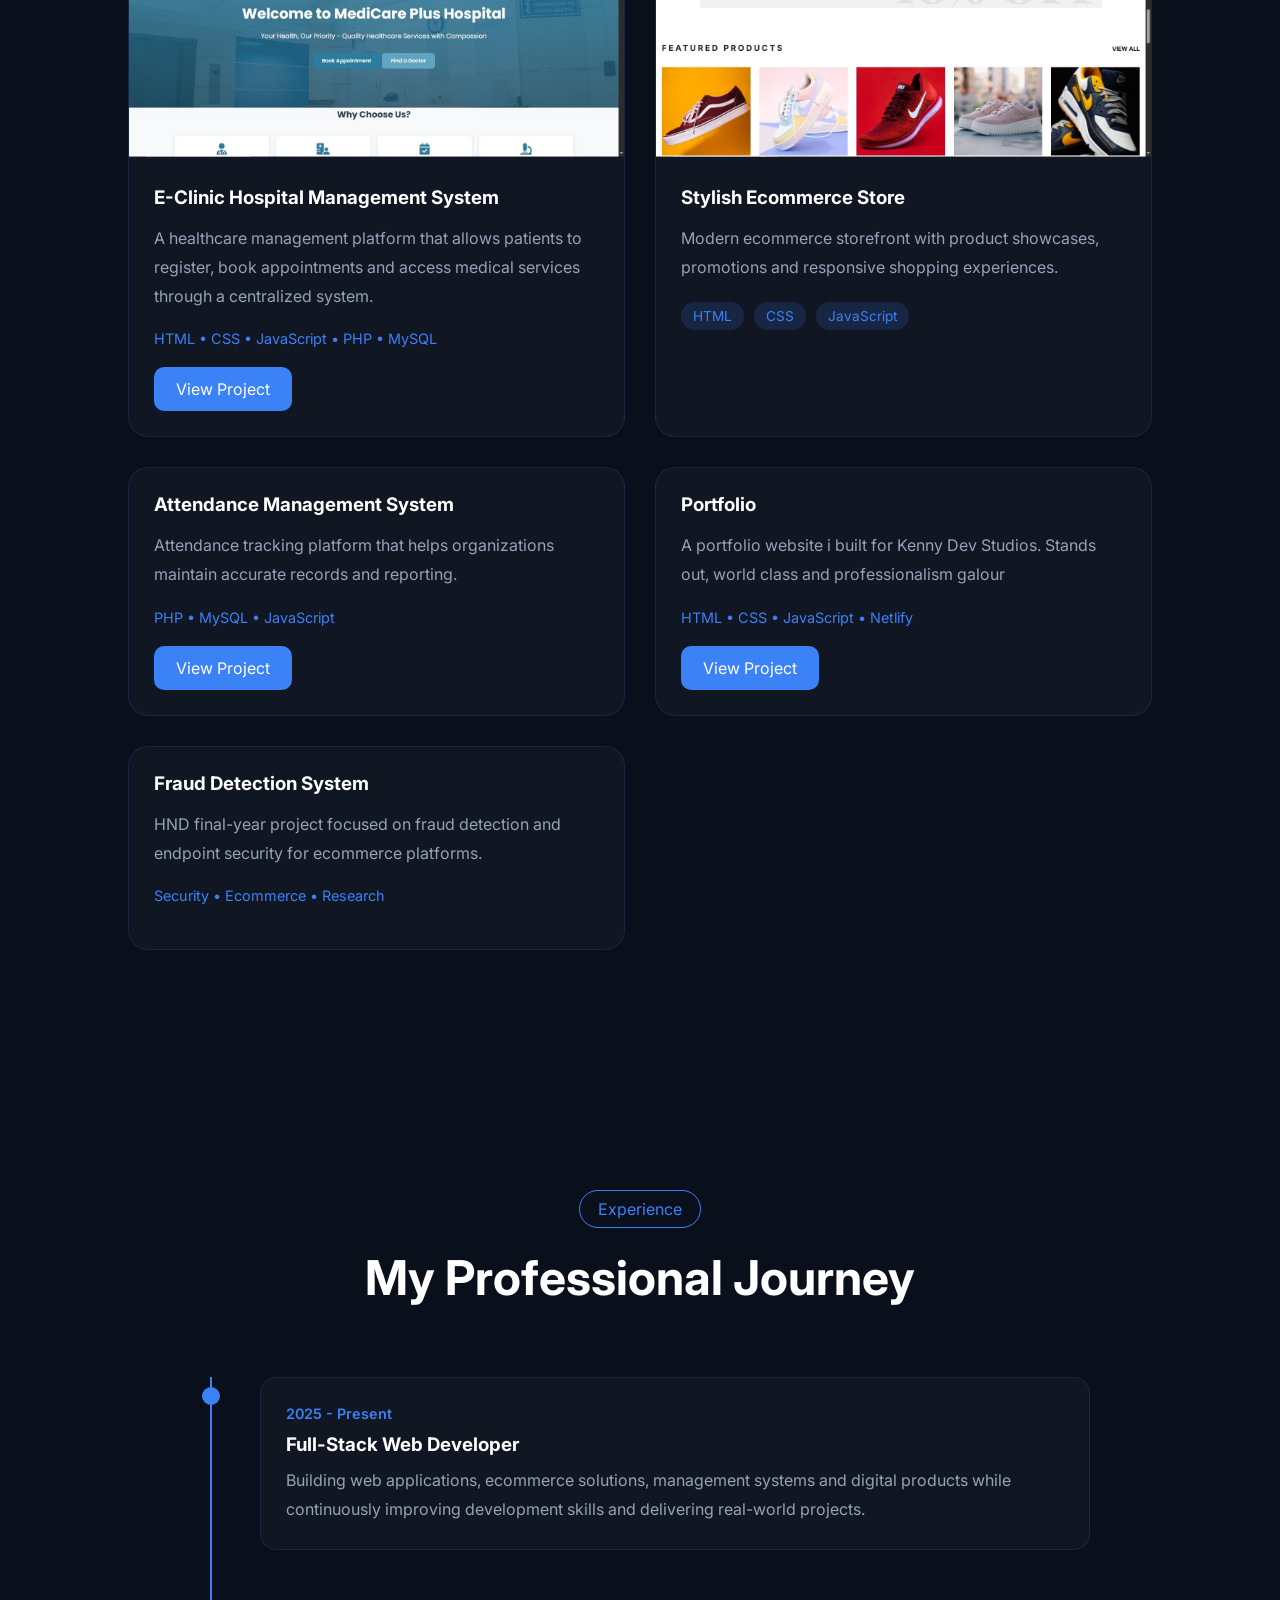
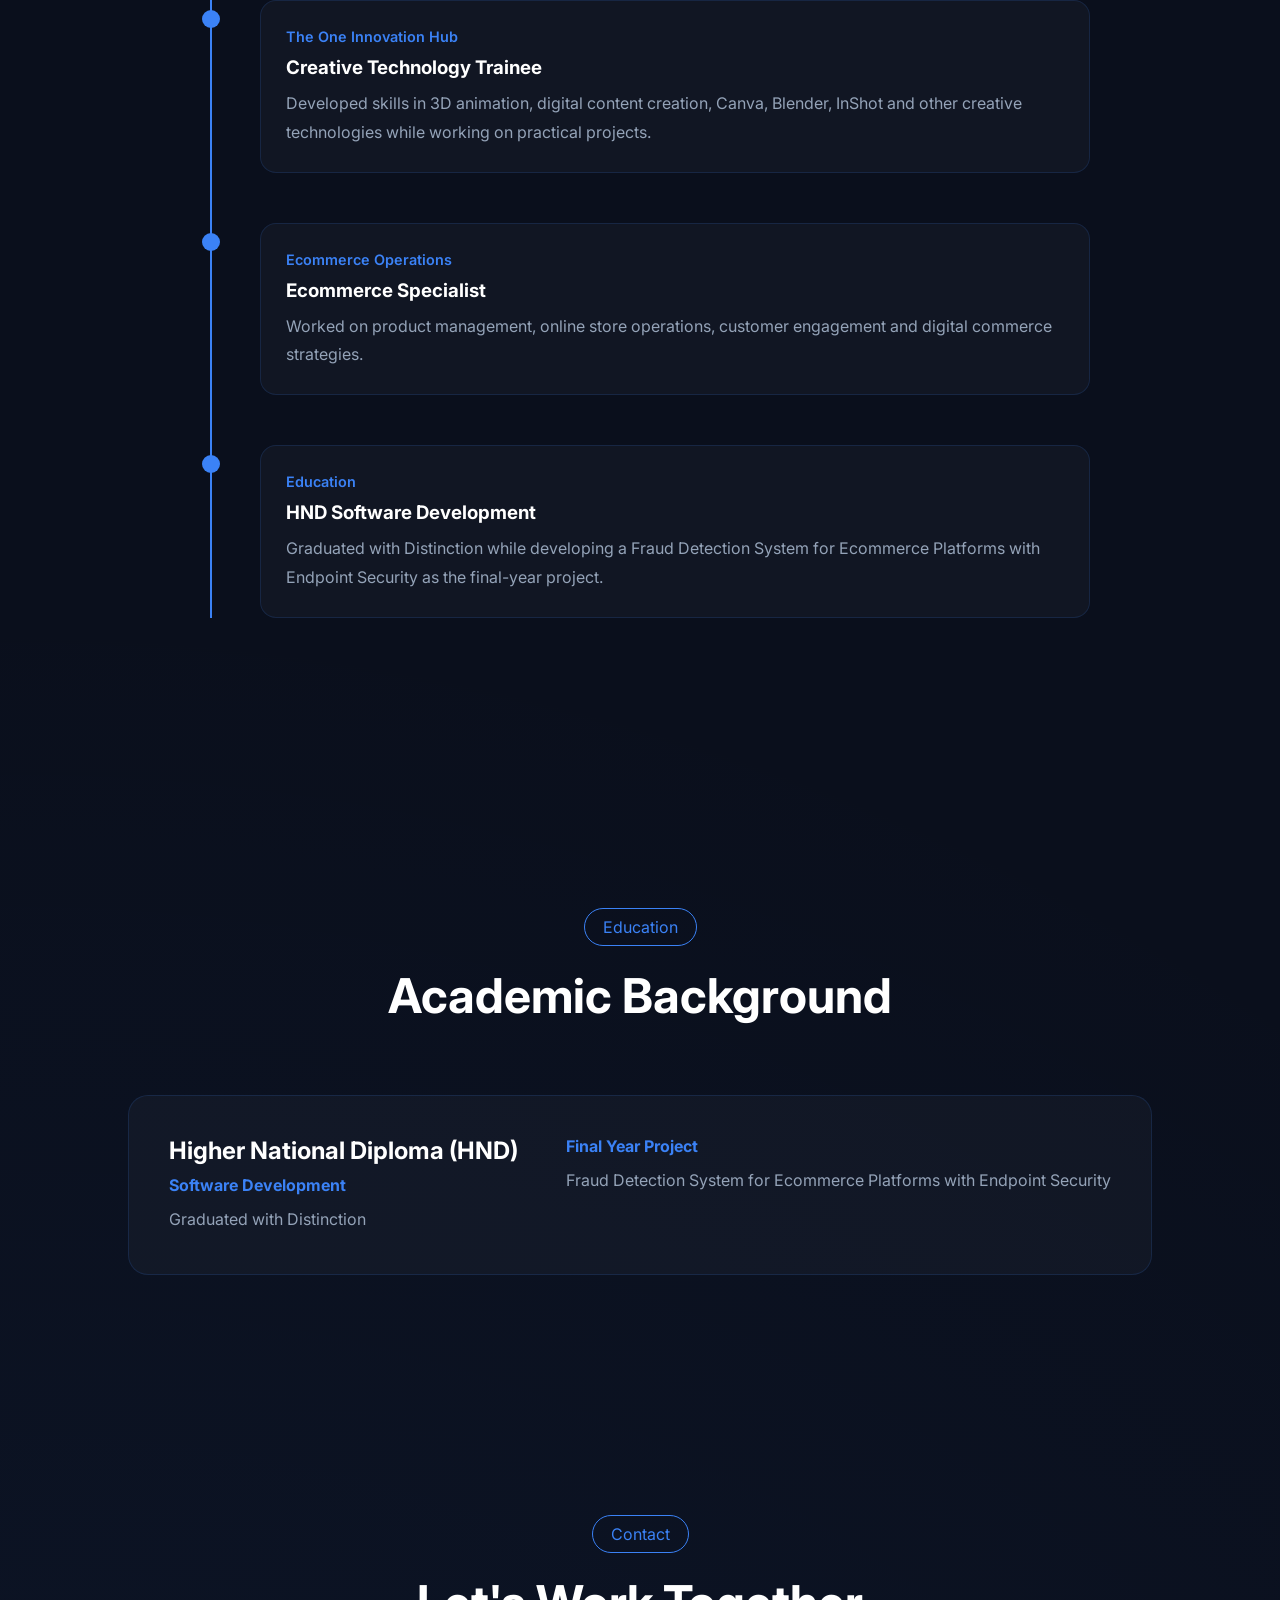
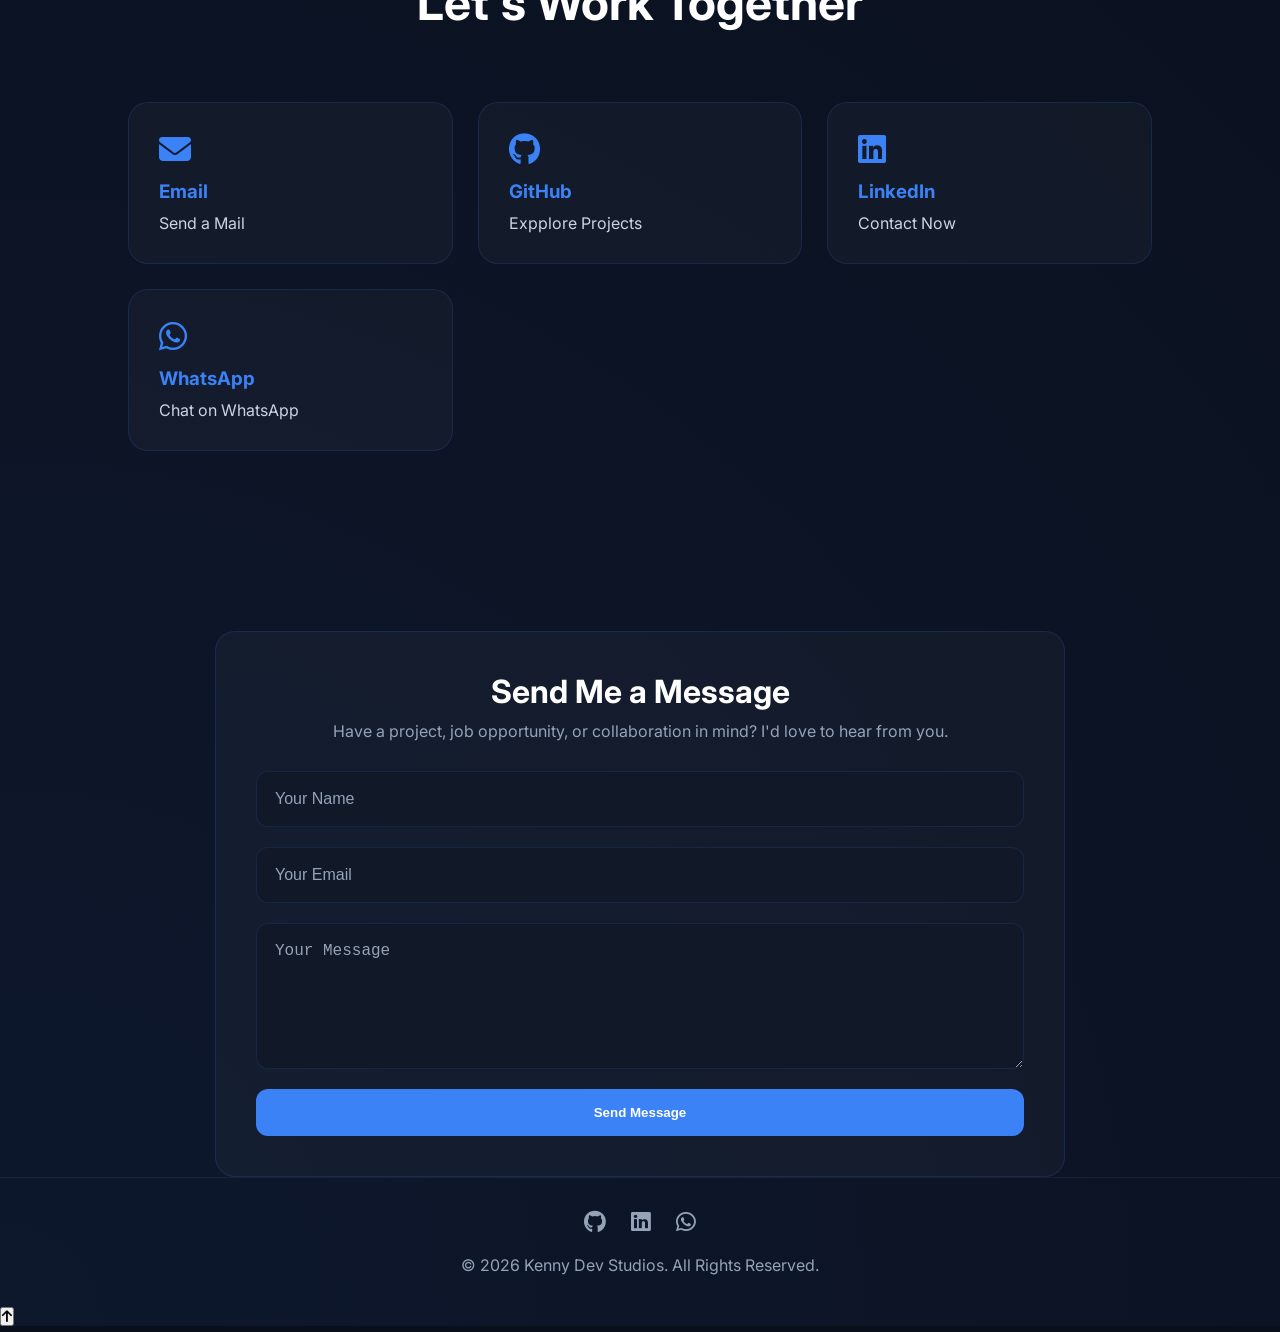
==== commit 8c01eba5: "Add robots.txt" ====
--- a/index.html
+++ b/index.html
@@ -3,18 +3,26 @@
 
 <head>
     <meta charset="UTF-8">
+
     <meta name="viewport" content="width=device-width, initial-scale=1.0">
-<meta name="author"
-content="Kenny Ezekiel">
+
+<meta name="author" content="Kenny Ezekiel">
 
 <meta name="keywords"
 content="
-Full Stack Developer,
-PHP Developer,
-Web Developer,
+Kenny Ezekiel,
+Kenny Dev Studios,
+Full Stack Developer Nigeria,
+PHP Developer Nigeria,
+Web Developer Nigeria,
 Ecommerce Specialist,
-Software Developer,
-Nigeria">
+Frontend Developer,
+Backend Developer,
+MySQL Developer,
+JavaScript Developer,
+Portfolio Website,
+Payment Gateway Expert,
+Software Developer Nigeria">
 
 <meta property="og:title"
 content="Kenny Ezekiel Portfolio">
@@ -24,16 +32,27 @@
 
 <meta property="og:type"
 content="website">
-    <title>Kenny Ezekiel | Full-Stack Web Developer</title>
-
-    <meta name="description"
-        content="Full-Stack Web Developer and Ecommerce Specialist building web applications, ecommerce platforms and digital solutions.">
+    <title>Kenny Ezekiel | Full-Stack Web Developer, PHP Developer & Ecommerce Specialist</title>
+
+    <meta name="description" content="Kenny Ezekiel is a Full-Stack Web Developer, PHP Developer and Ecommerce Specialist in Nigeria building responsive websites, ecommerce stores, web applications and business solutions.">
 
     <link rel="stylesheet" href="css/style.css">
     <link rel="stylesheet" href="https://cdnjs.cloudflare.com/ajax/libs/font-awesome/6.5.2/css/all.min.css">
     <link rel="preconnect" href="https://fonts.googleapis.com">
-    <link href="https://fonts.googleapis.com/css2?family=Inter:wght@300;400;500;600;700&display=swap"
-        rel="stylesheet">
+    <link href="https://fonts.googleapis.com/css2?family=Inter:wght@300;400;500;600;700&display=swap" rel="stylesheet">
+    <script type="application/ld+json">
+        {
+ "@context":"https://schema.org",
+ "@type":"Person",
+ "name":"Kenny Ezekiel",
+ "jobTitle":"Full-Stack Web Developer",
+ "url":"https://kennydevstudios.netlify.app/",
+ "sameAs":[
+   "https://github.com/kennydevstudios",
+   "https://linkedin.com/in/kennydevstudios"
+ ]
+}
+</script>
 </head>
 
 <body>
@@ -638,4 +657,4 @@
 </button>
 
 </body>
-</html>+</html>
--- a/css/style.css
+++ b/css/style.css
@@ -143,8 +143,10 @@
 }
 .reveal{
     opacity:0;
-    transform:translateY(40px);
-    transition:all .8s ease;
+    transform:translateY(80px);
+    transition:
+    opacity 1s ease,
+    transform 1s ease;
 }
 
 .reveal.active{
@@ -241,8 +243,30 @@
 }
 .btn-primary{
     background:#3B82F6;
-    color:#fff;
-    box-shadow:0 0 25px rgba(59,130,246,.3);
+    color:white;
+    box-shadow:
+    0 0 20px
+    rgba(59,130,246,.4);
+    
+    animation:
+    pulseGlow 2s infinite;
+}
+@keyframes pulseGlow{
+    0%{
+        box-shadow:
+        0 0 20px
+        rgba(59,130,246,.4);
+    }
+    50%{
+        box-shadow:
+        0 0 35px
+       rgba(59,130,246,.7);
+    }
+    100%{
+        box-shadow:
+        0 0 20px
+       rgba(59,130,246,.4);
+    }
 }
 
 .btn-primary:hover{
@@ -260,6 +284,24 @@
 .hero-image img{
     width:300px;
     border-radius:20px;
+
+    animation: floatImage 4s ease-in-out infinite;
+}
+
+@keyframes floatImage{
+
+    0%{
+        transform:translateY(0);
+    }
+
+    50%{
+        transform:translateY(-15px);
+    }
+
+    100%{
+        transform:translateY(0);
+    }
+
 }
 .hero-image{
     flex:0.8;
@@ -879,71 +921,9 @@
 .whatsapp-float:hover{
     transform:translateY(-5px) scale(1.1);
 }
-#scrollTopBtn{
-    position:fixed;
-    bottom:100px;
-    right:25px;
-    width:55px;
-    height:55px;
-    border:none;
-    border-radius:50%;
-    background:#3B82F6;
-    color:white;
-    cursor:pointer;
-    font-size:1.2rem;
-    display:none;
-    z-index:1000;
-    transition:.3s ease;
-}
-
-#scrollTopBtn:hover{
-    transform:translateY(-5px);
-}
-
-.about,
-.skills,
-.projects,
-.experience,
-.education,
-.contact{
-    border-top:
-    1px solid rgba(255,255,255,.03);
-}
-@media (max-width:768px){
-
-    .navbar{
-        padding:15px 5%;
-        flex-direction:column;
-        gap:12px;
-    }
-
-    .logo{
-        font-size:1.1rem;
-        justify-content:center;
-        width:100%;
-    }
-
-    .logo-box{
-        width:32px;
-        height:32px;
-        font-size:.8rem;
-    }
-
-    .nav-links{
-        display:flex;
-        flex-wrap:wrap;
-        justify-content:center;
-        gap:10px;
-    }
-
-    .nav-links a{
-        font-size:.9rem;
-    }
-
-}
-
-
-/* HAMBURGER MENU */
+/* =========================
+   MOBILE NAVIGATION
+========================= */
 
 .menu-toggle{
     display:none;
@@ -952,13 +932,12 @@
     color:white;
 }
 
-/* MOBILE */
-
 @media (max-width:768px){
 
     .navbar{
         flex-direction:row;
         justify-content:space-between;
+        align-items:center;
         padding:15px 5%;
     }
 
@@ -966,37 +945,63 @@
         font-size:1rem;
     }
 
-    .logo-box{
-        width:32px;
-        height:32px;
-        font-size:.8rem;
-    }
-
     .menu-toggle{
         display:block;
     }
 
     .nav-links{
+        display:none;
         position:absolute;
-        top:75px;
+        top:70px;
         left:0;
         width:100%;
         background:#0A0F1C;
         flex-direction:column;
+        text-align:center;
         gap:20px;
-        padding:20px;
-        display:none;
+        padding:20px 0;
         border-top:1px solid rgba(255,255,255,.05);
     }
 
-    .nav-links.active{
+    .nav-links.show{
         display:flex;
     }
-}
-@media (max-width:768px){
-
-    .logo{
+
+    .nav-links a{
         font-size:1rem;
     }
-
+}
+.project-card{
+    opacity:0;
+    transform:translateY(50px);
+    animation:projectFade 1s forwards;
+}
+
+.project-card:nth-child(1){
+    animation-delay:.2s;
+}
+
+.project-card:nth-child(2){
+    animation-delay:.4s;
+}
+
+.project-card:nth-child(3){
+    animation-delay:.6s;
+}
+
+.project-card:nth-child(4){
+    animation-delay:.8s;
+}
+
+@keyframes projectFade{
+    from{
+
+        opacity:0;
+        transform:translateY(50px);
+    }
+
+    to{
+        opacity:1;
+        transform:translateY(0);
+    }
 }
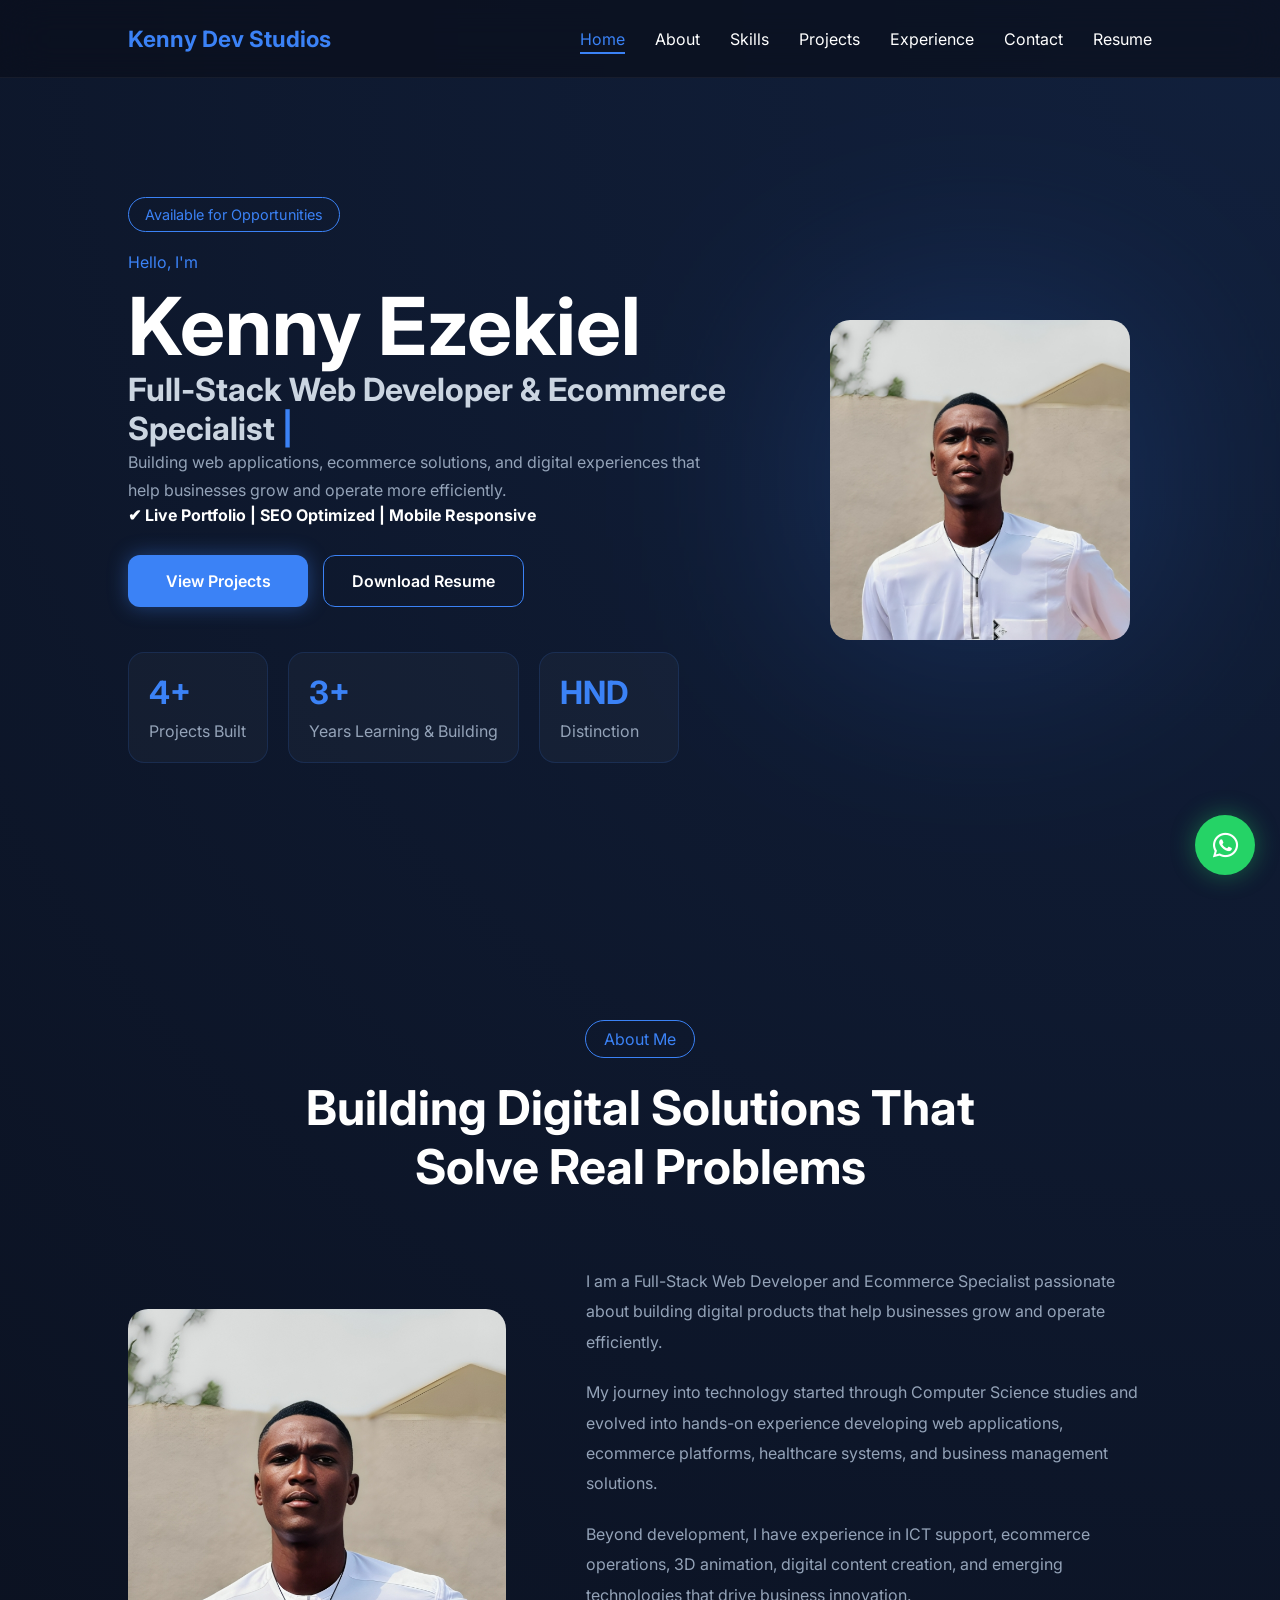
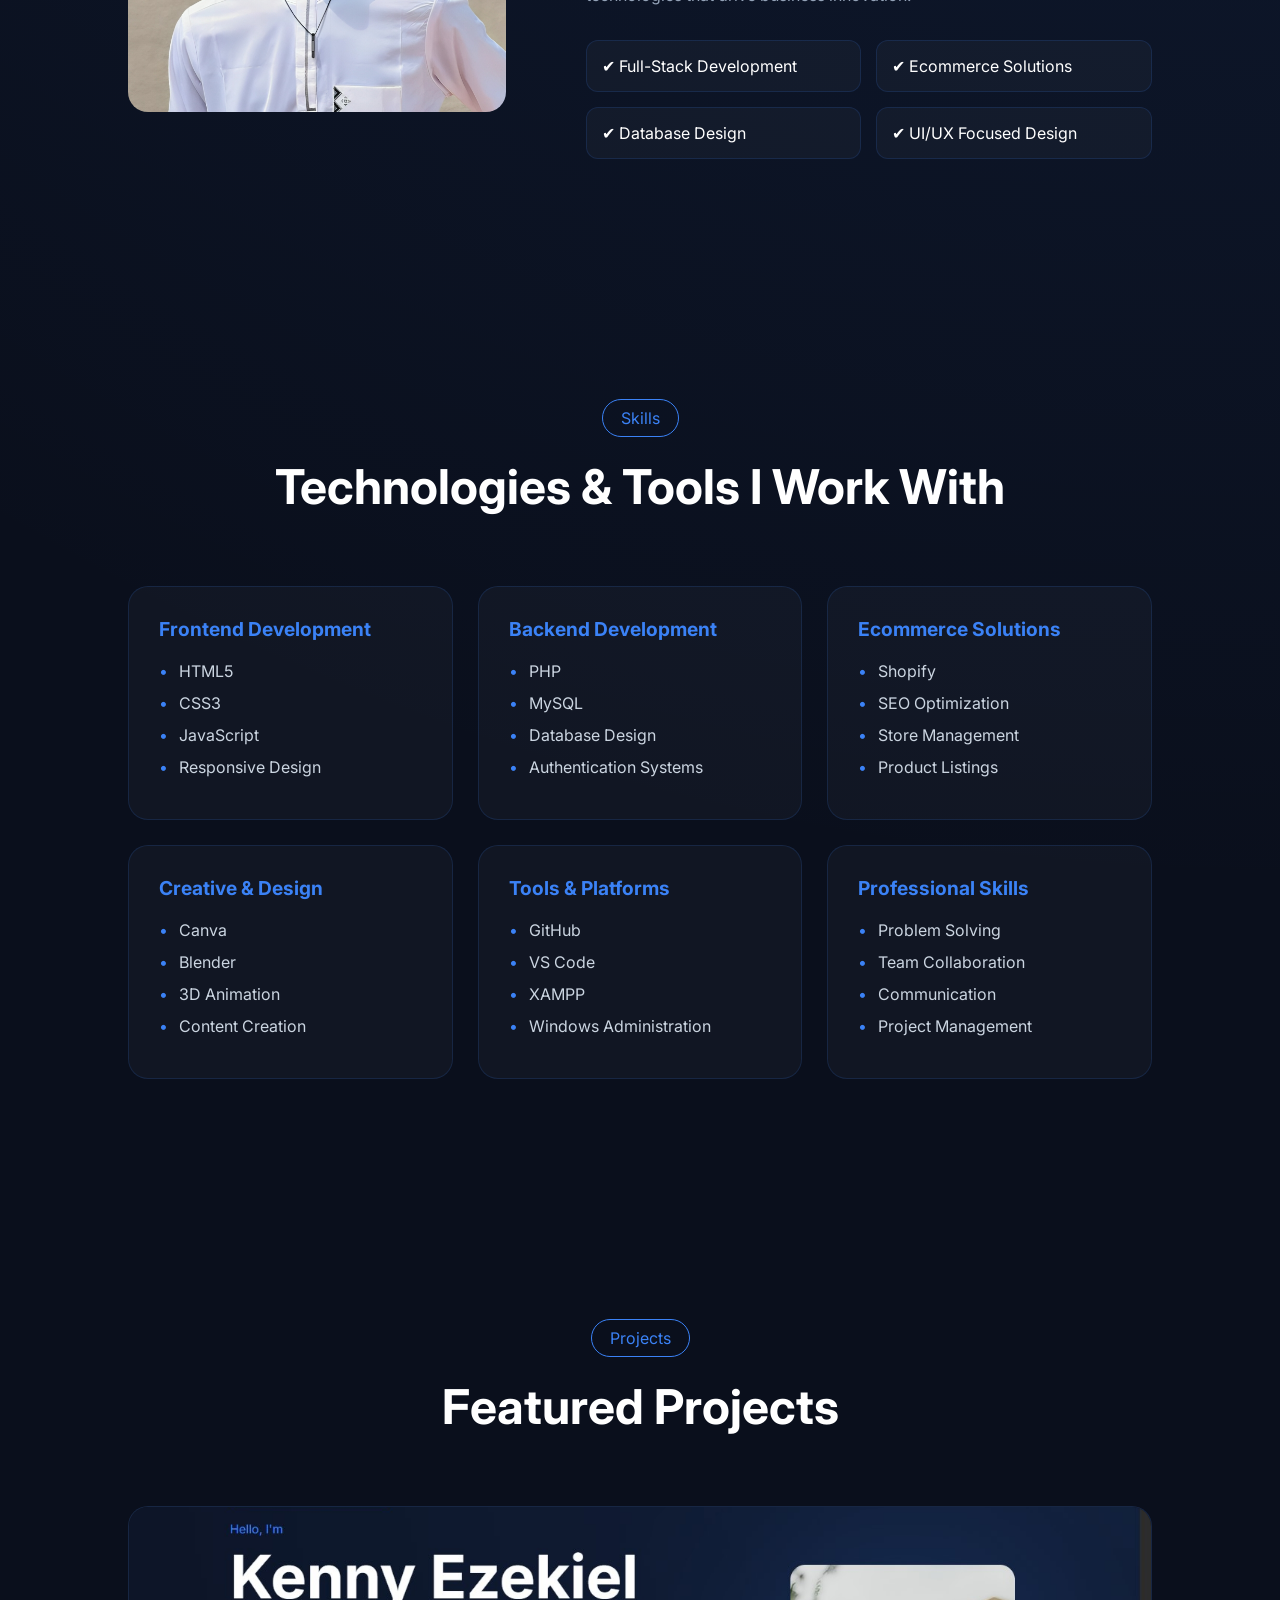
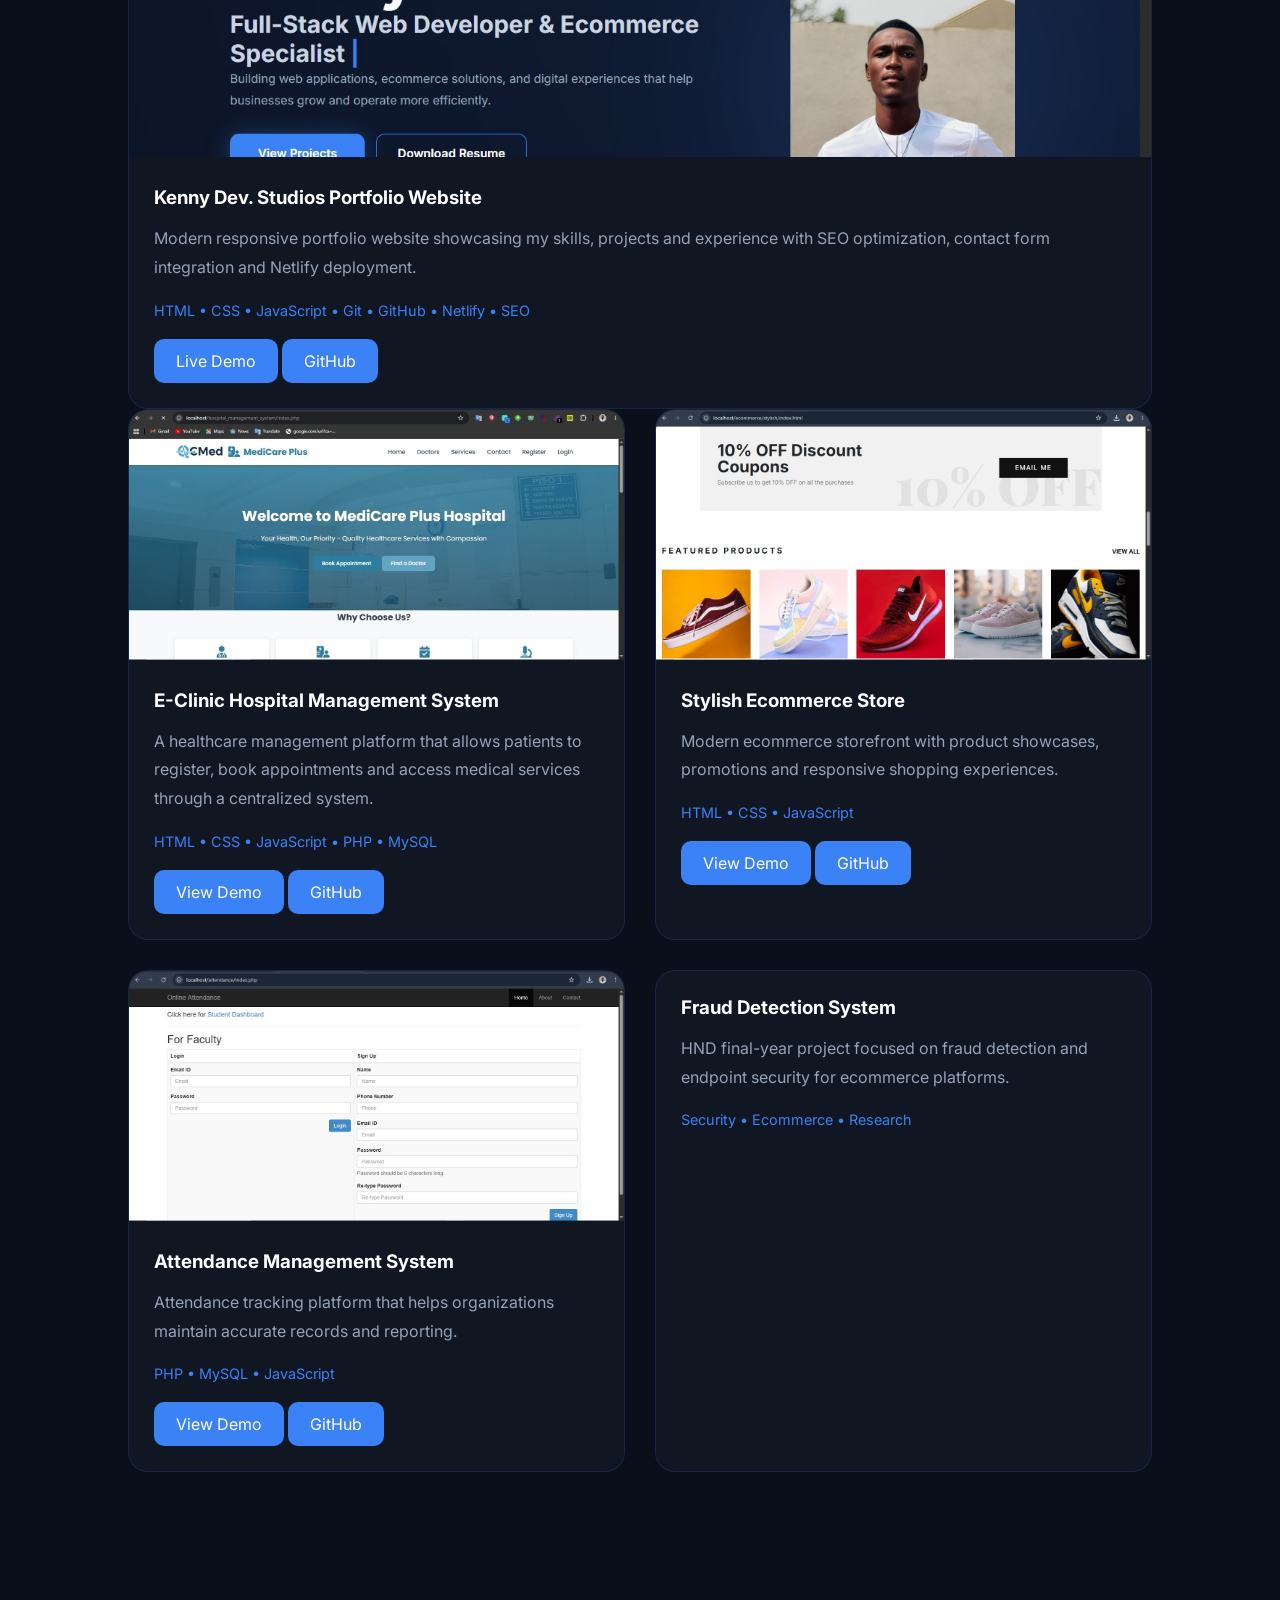
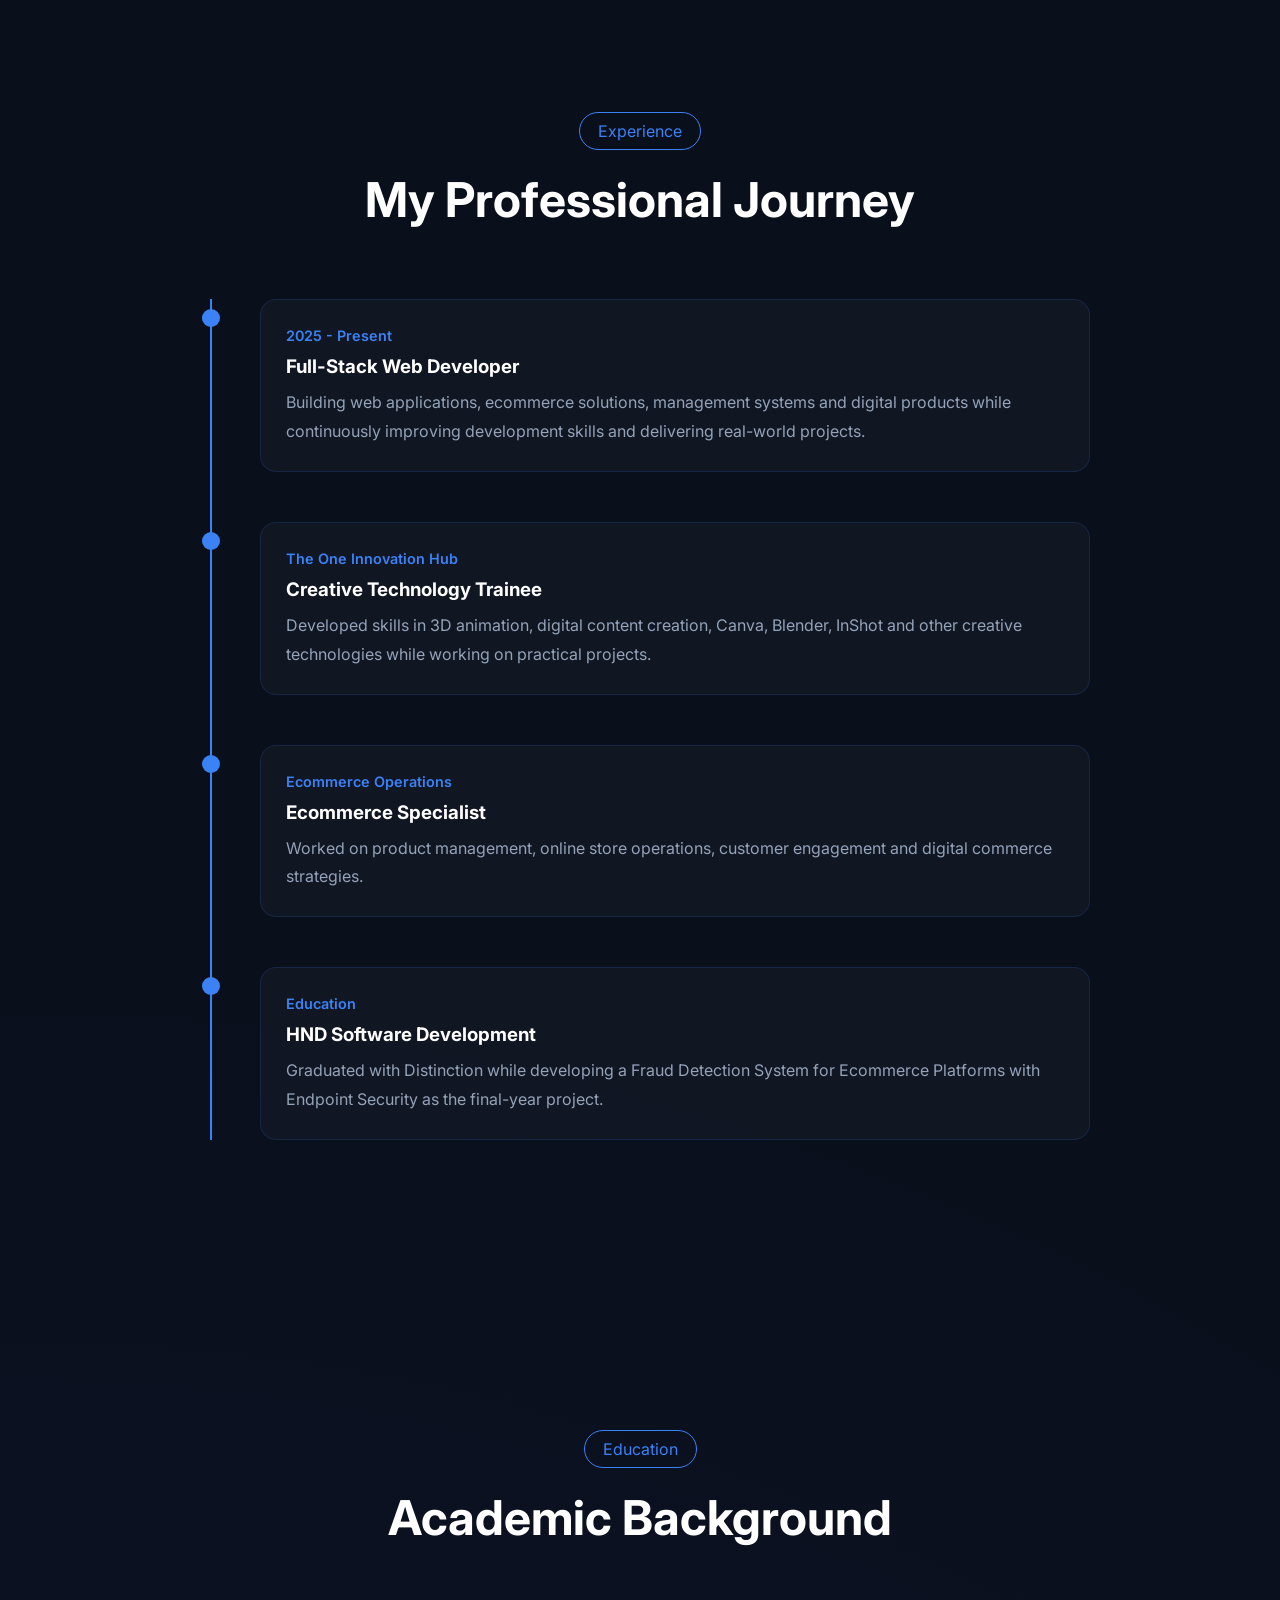
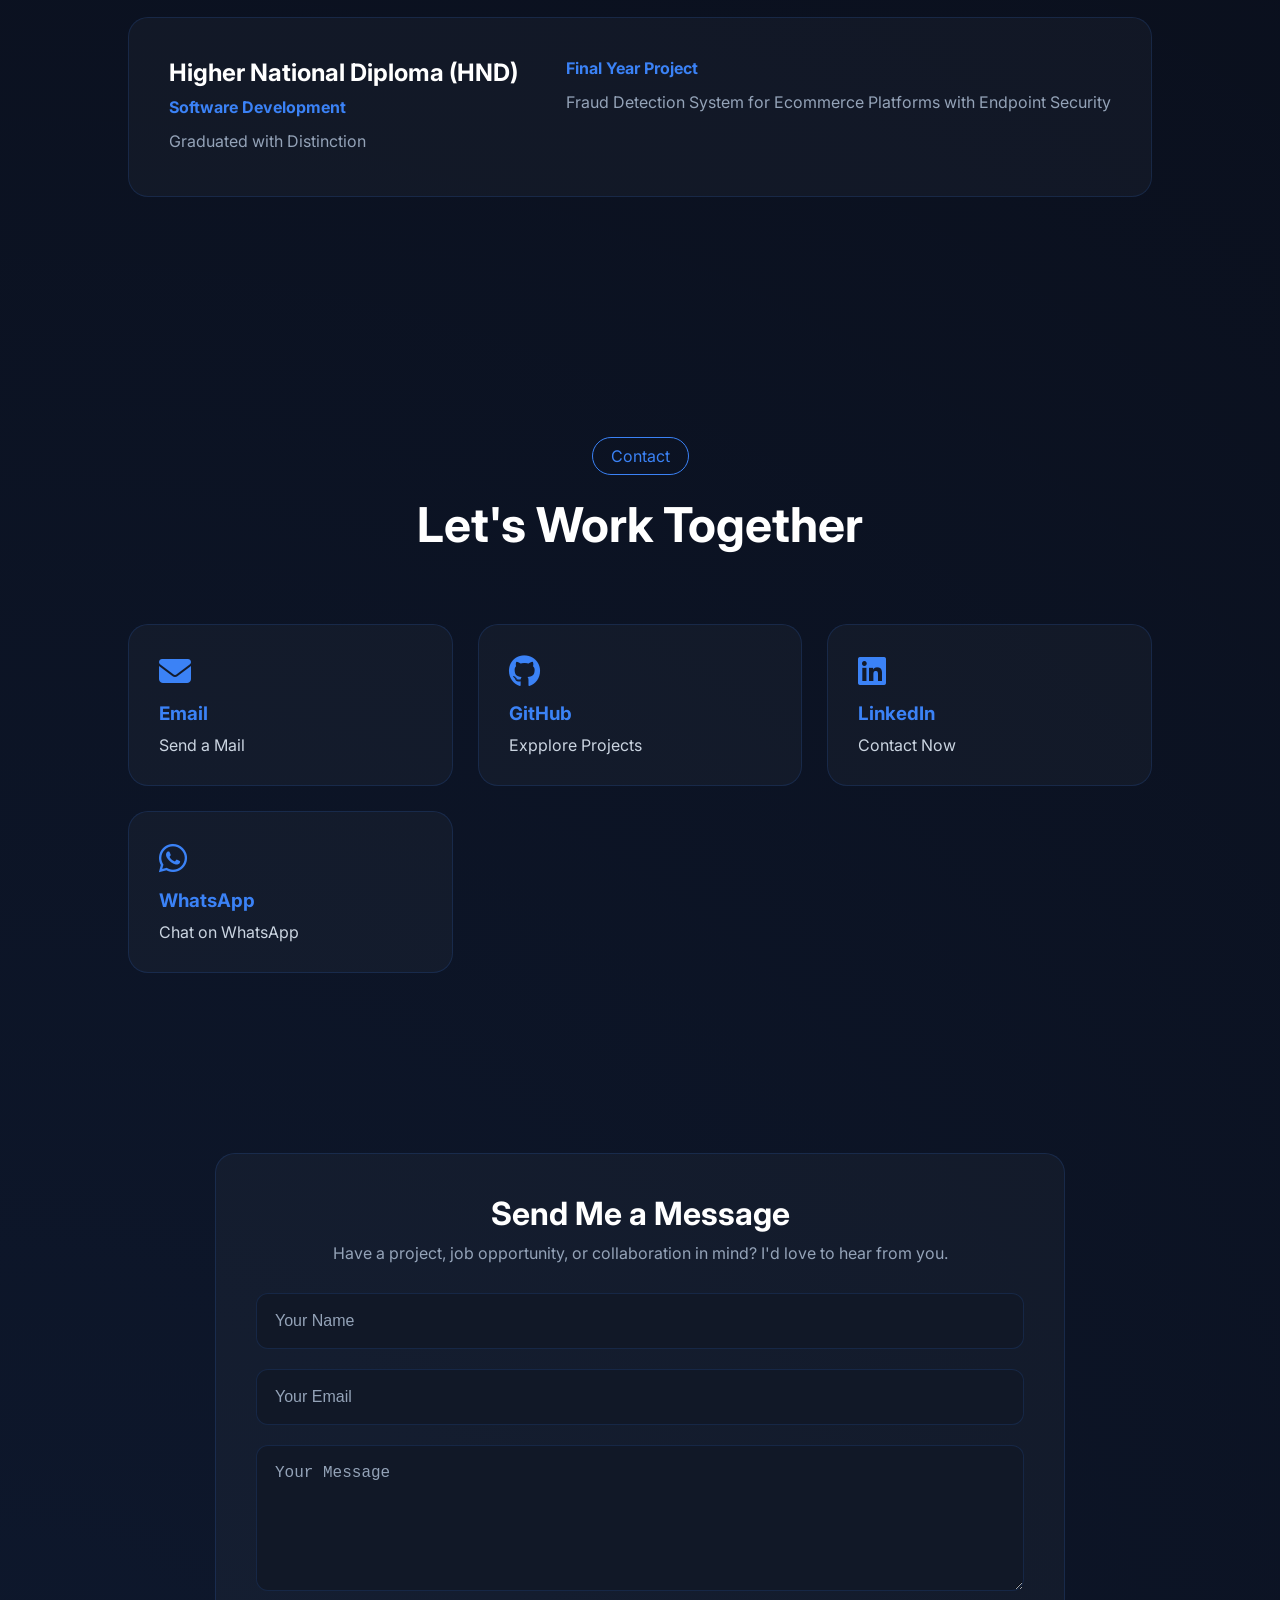
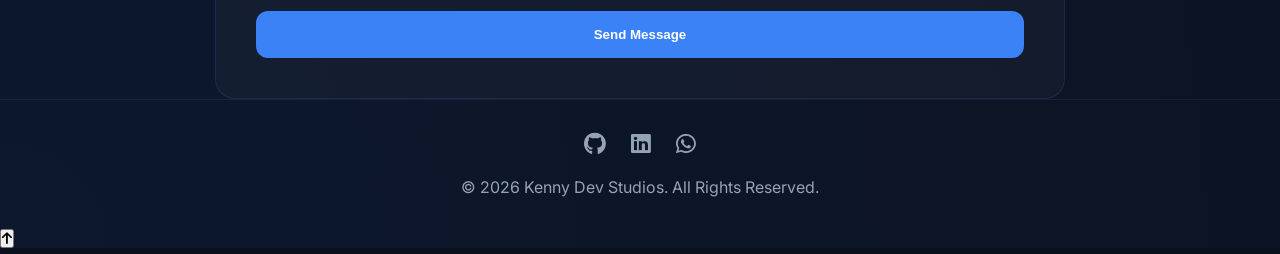
==== commit 719d1c82: "Fix portfolio project card" ====
--- a/index.html
+++ b/index.html
@@ -32,7 +32,9 @@
 
 <meta property="og:type"
 content="website">
-    <title>Kenny Ezekiel | Full-Stack Web Developer, PHP Developer & Ecommerce Specialist</title>
+    <title>Kenny Ezekiel | Full-Stack Web Developer, PHP Developer, Ecommerce Specialist &
+        Payment Gateway Expert in Nigeria.
+    </title>
 
     <meta name="description" content="Kenny Ezekiel is a Full-Stack Web Developer, PHP Developer and Ecommerce Specialist in Nigeria building responsive websites, ecommerce stores, web applications and business solutions.">
 
@@ -105,6 +107,7 @@
                 and digital experiences that help businesses grow
                 and operate more efficiently.
             </p>
+            <strong>✔ Live Portfolio | SEO Optimized | Mobile Responsive</strong>
             <div class="hero-buttons">
                 <a href="#projects" class="btn-primary">View Projects</a>
                 <a href="assets/resume/Kenny_Dev_Studios_Resume.pdf" 
@@ -308,6 +311,42 @@
             </h2>
         </div>
 
+
+<div class="project-card">
+
+    <img src="assets/images/portfolio.jpg"
+         alt="Portfolio Website">
+
+    <div class="project-content">
+
+        <h3>Kenny Dev. Studios Portfolio Website</h3>
+
+        <p>
+            Modern responsive portfolio website showcasing my skills,
+            projects and experience with SEO optimization,
+            contact form integration and Netlify deployment.
+        </p>
+
+        <div class="project-tech">
+            HTML • CSS • JavaScript • Git • GitHub • Netlify • SEO
+        </div>
+
+        <a href="https://kennydevstudios.netlify.app"
+           target="_blank"
+           class="project-btn">
+           Live Demo
+        </a>
+
+        <a href="https://github.com/kennydevstudios/portfolio"
+           target="_blank"
+           class="project-btn">
+           GitHub
+        </a>
+
+    </div>
+
+</div>
+
         <div class="projects-grid">
             <div class="project-card">
                 <img src="assets/images/eclinic.jpg" alt="E-Clinic">
@@ -324,11 +363,13 @@
                         HTML • CSS • JavaScript • PHP • MySQL
                     </div>
 
-                    <a href="https://github.com/kennydevstudios/eclinic"
-                       target="_blank"
-                       class="project-btn">
-                       View Project
-                    </a>
+            <a href="https://github.com/kennydevstudios/eclinic" target="_blank" class="project-btn">
+                    View Demo
+                </a>
+            <a href="https://github.com/kennydevstudios/eclinic" target="_blank" class="project-btn">
+                    GitHub
+                </a>
+
                 </div>
             </div>
 
@@ -339,16 +380,22 @@
                     <p>
                         Modern ecommerce storefront with product showcases,
                         promotions and responsive shopping experiences.
-                    </p>                        
-                    <div class="project-tags">
-                            <span>HTML</span>
-                            <span>CSS</span>
-                            <span>JavaScript</span>
-                        </div>                
-                    </div>
+                    </p>              
+                    <div class="project-tech">
+                        HTML • CSS • JavaScript
+                    </div>   
+            <a href="https://github.com/kennydevstudios/ecommerce" target="_blank" class="project-btn">
+                    View Demo
+                </a>
+            <a href="https://github.com/kennydevstudios/ecommerce" target="_blank" class="project-btn">
+                GitHub
+                </a>
+
+                </div>
             </div>
 
             <div class="project-card">
+                <img src="assets/images/attendance.jpg" alt="Attendance System">
                 <div class="project-content">
                     <h3>Attendance Management System</h3>
                     <p>
@@ -358,31 +405,13 @@
                     <div class="project-tech">
                         PHP • MySQL • JavaScript
                     </div>
-
-                    <a href="https://github.com/kennydevstudios/attendance_management_system"
-                       target="_blank"
-                       class="project-btn">
-                       View Project
-                    </a>
-                </div>
-            </div>
-
-            <div class="project-card">
-                <div class="project-content">
-                    <h3>Portfolio</h3>
-                    <p>
-                        A portfolio website i built for Kenny Dev Studios. 
-                        Stands out, world class and professionalism galour
-                    </p>
-                    <div class="project-tech">
-                        HTML • CSS • JavaScript • Netlify
-                    </div>
-
-                    <a href="https://github.com/kennydevstudios/attendance_management_system"
-                       target="_blank"
-                       class="project-btn">
-                       View Project
-                    </a>
+            <a href="https://github.com/kennydevstudios/attendance" target="_blank" class="project-btn">
+                    View Demo
+                </a>
+            <a href="https://github.com/kennydevstudios/attendance" target="_blank" class="project-btn">
+                    GitHub
+                </a>
+
                 </div>
             </div>
 
--- a/css/style.css
+++ b/css/style.css
@@ -518,6 +518,12 @@
     color:white;
     text-decoration:none;
 }
+.project-buttons{
+    display:flex;
+    gap:10px;
+    margin-top:15px;
+    flex-wrap:wrap;
+}
 .project-tags{
     display:flex;
     flex-wrap:wrap;
